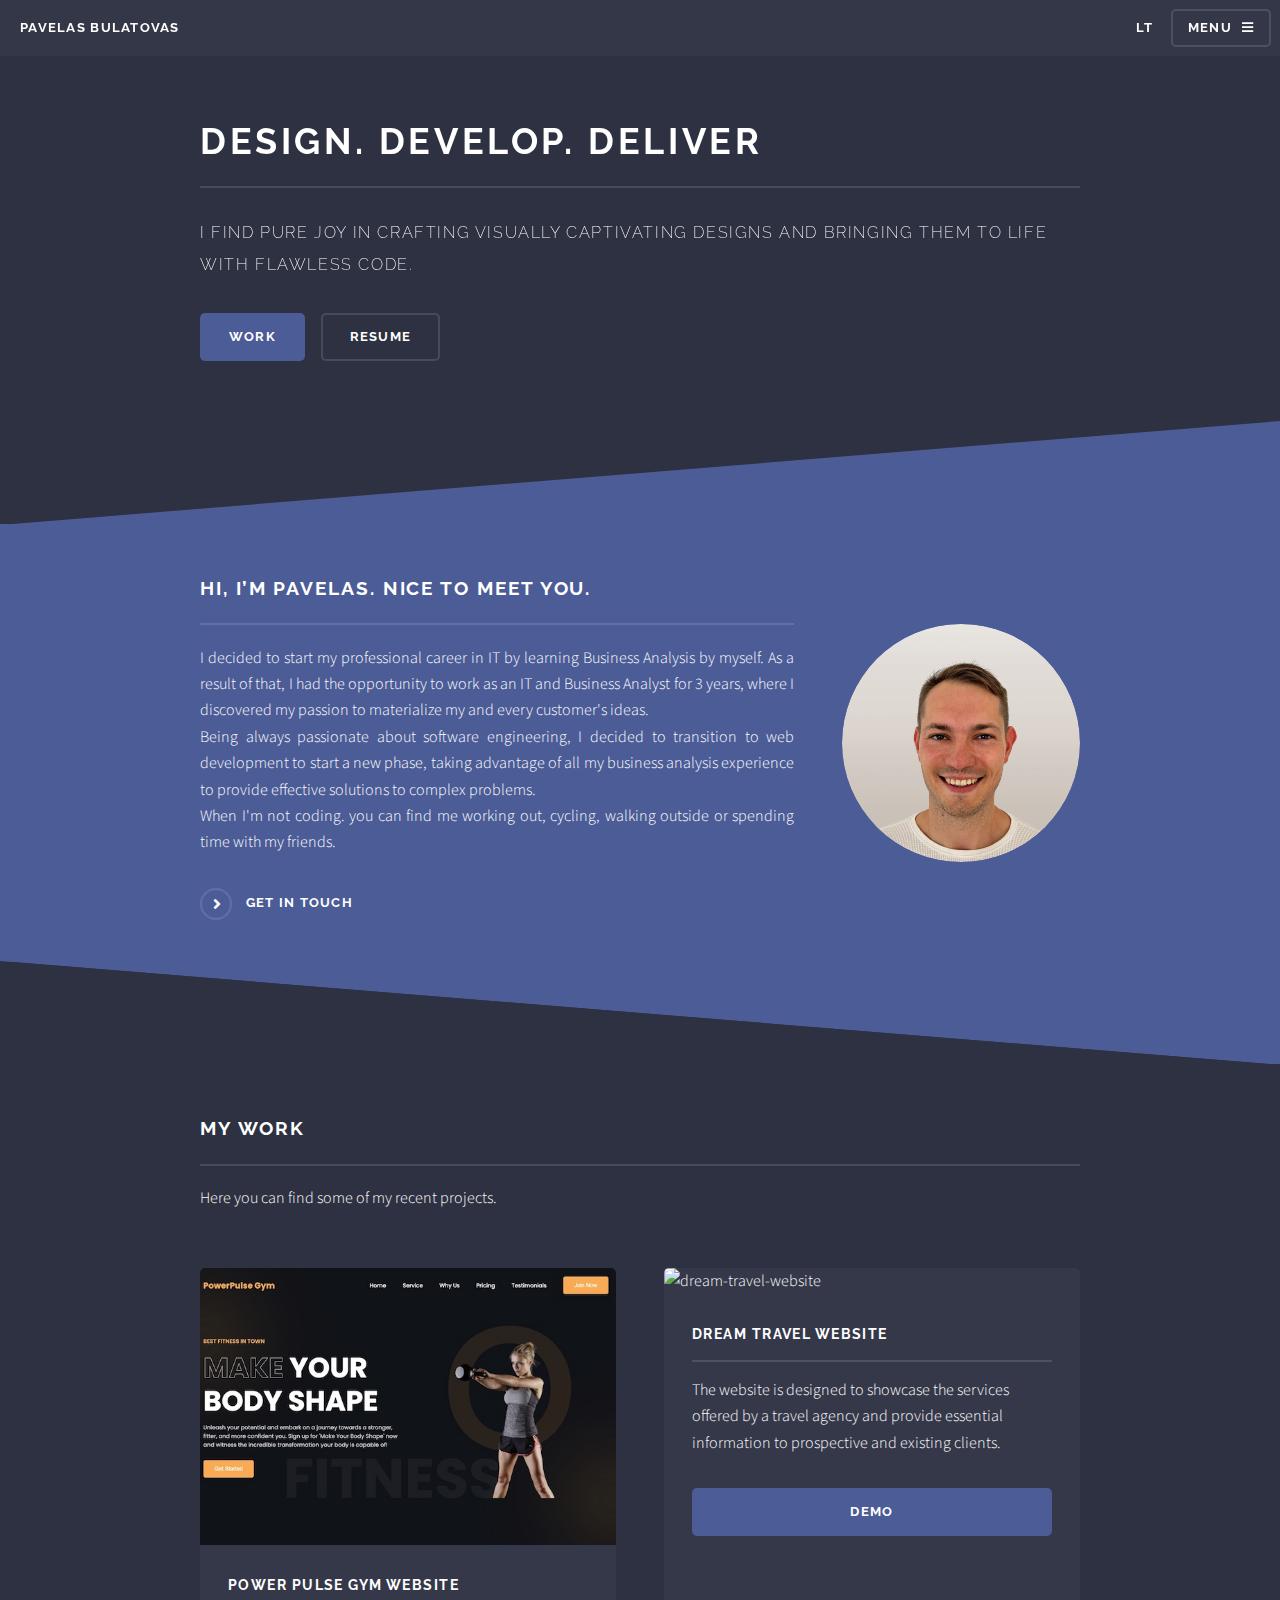
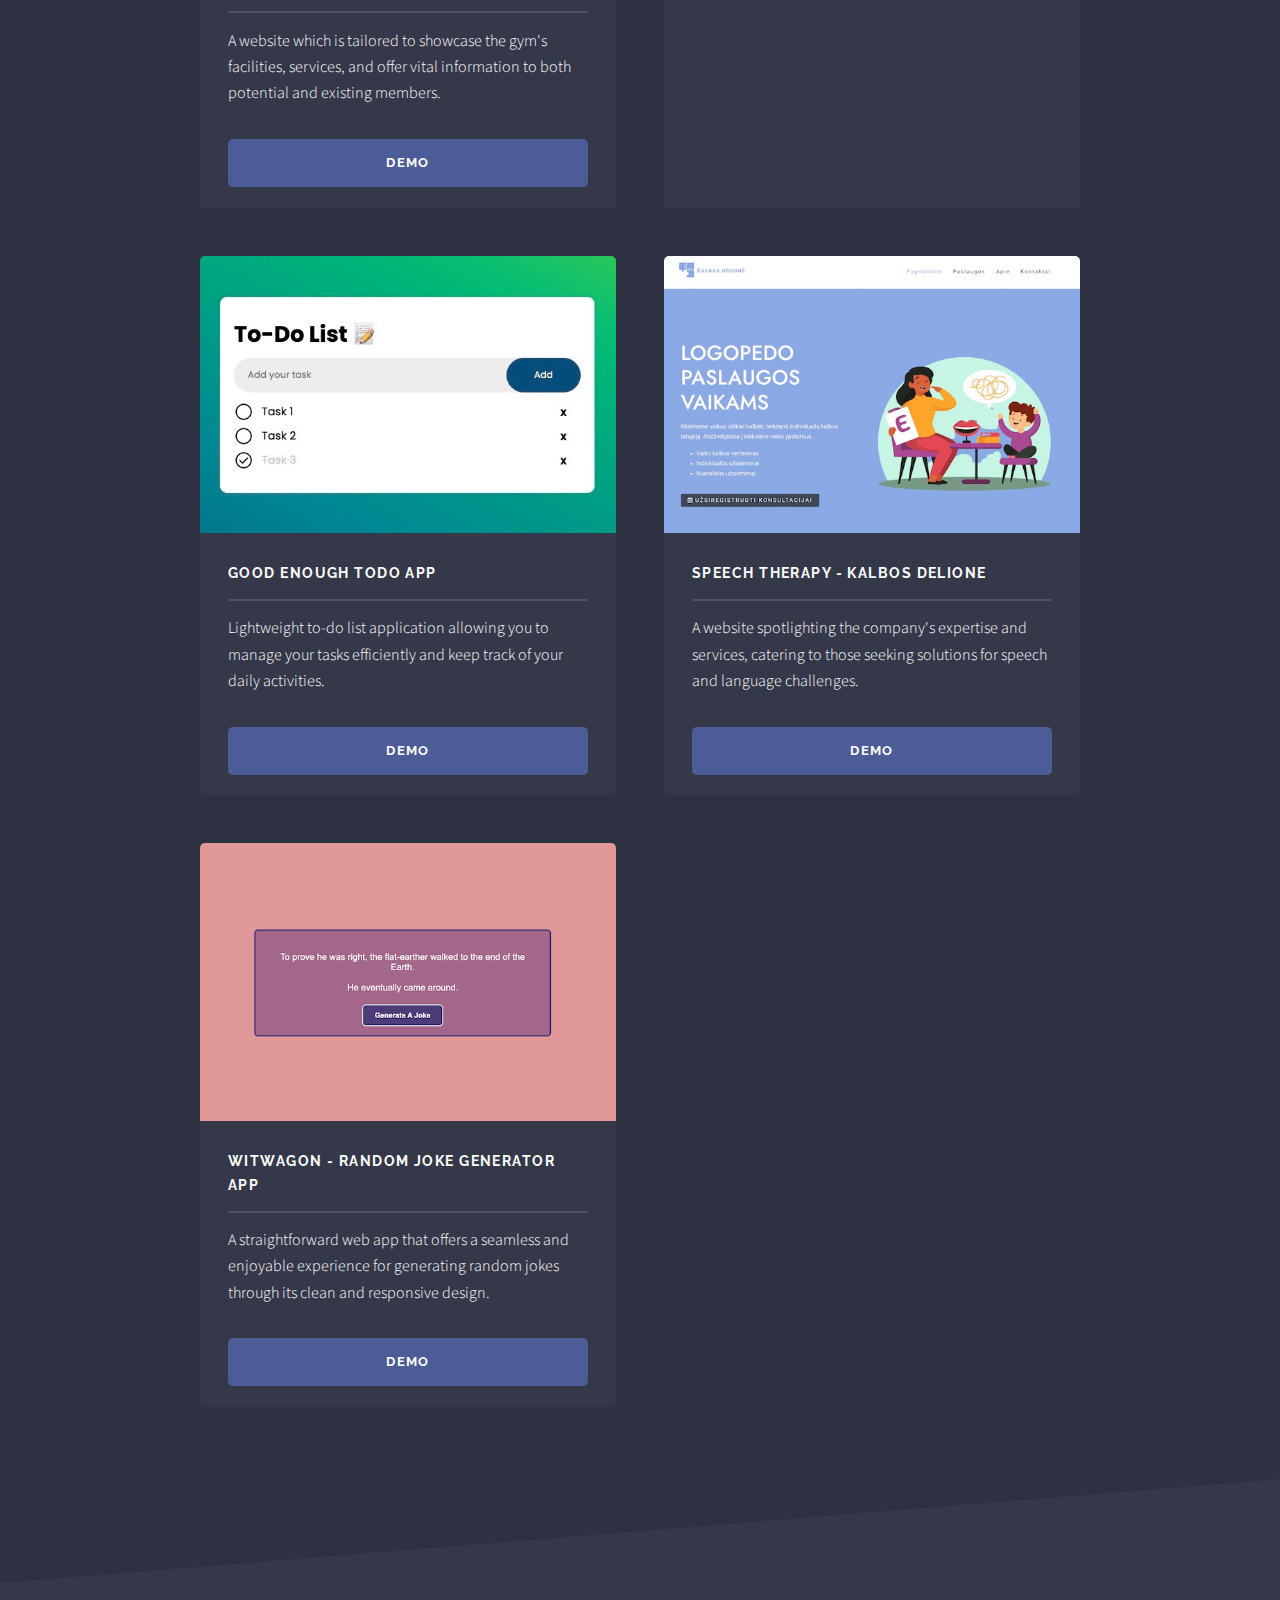
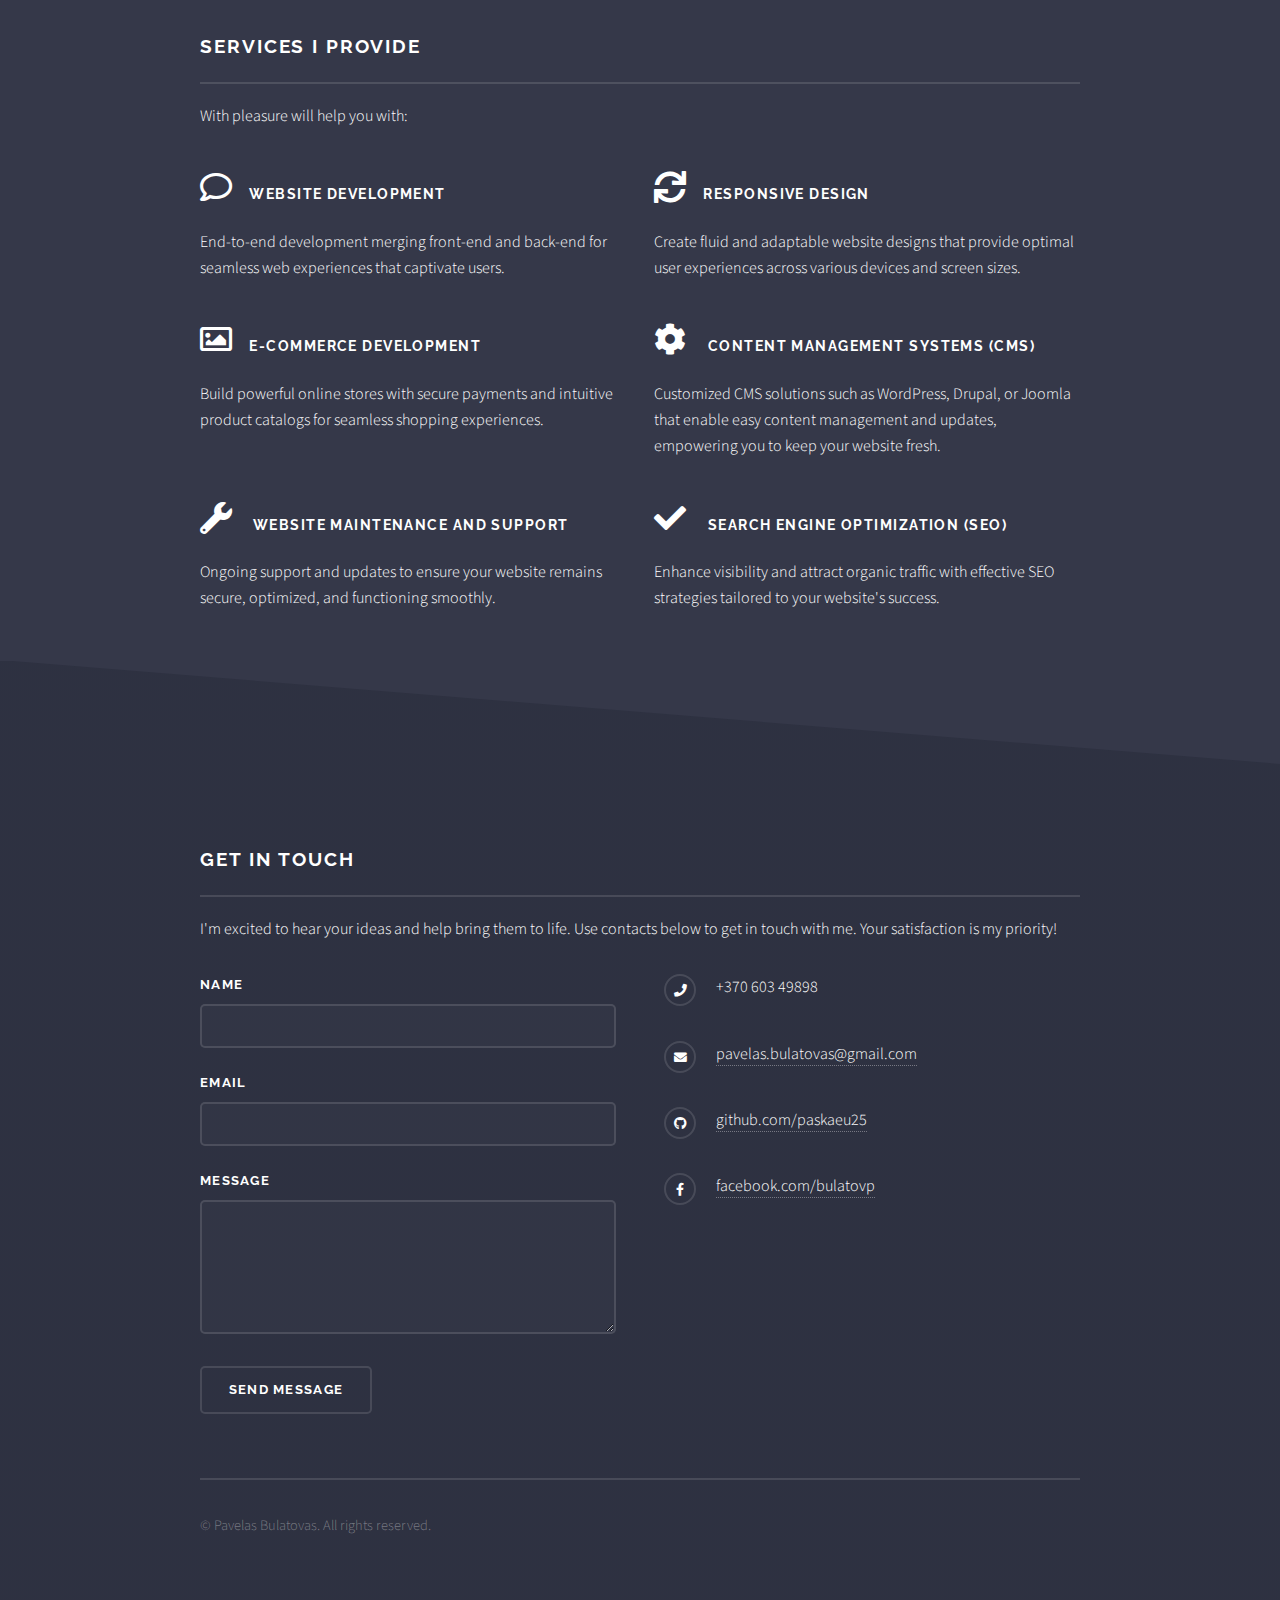
==== index-en.html @ 2cf05222 "Initial commit" ====
<!DOCTYPE html>
<html>
  <head>
    <title>Pavelas Bulatovas | Web Developer</title>
    <meta charset="utf-8" />
    <meta
      name="viewport"
      content="width=device-width, initial-scale=1, user-scalable=no"
    />
    <link rel="stylesheet" href="assets/css/main.css" />
    <noscript
      ><link rel="stylesheet" href="assets/css/noscript.css"
    /></noscript>
    <link rel="stylesheet" href="./assets/css/custom.css" />
  </head>
  <body class="is-preload">
    <!-- Page Wrapper -->
    <div id="page-wrapper">
      <!-- Header -->
      <header id="header">
        <h1><a href="index.html">Pavelas Bulatovas</a></h1>
        <nav>
          <span><a href="index.html">LT</a></span>
          <a href="#menu">Menu</a>
        </nav>
      </header>

      <!-- Menu -->
      <nav id="menu">
        <div class="inner">
          <h2>Menu</h2>
          <ul class="links">
            <li><a href="index.html">Home</a></li>
            <li><a href="#about">About</a></li>
            <li><a href="#work">Work</a></li>
            <li><a href="#services">Services</a></li>
            <li><a href="#footer">Contact</a></li>
          </ul>
          <a href="#" class="close">Close</a>
        </div>
      </nav>

      <!-- Banner -->
      <section id="banner">
        <div class="inner">
          <h2>Design. Develop. Deliver</h2>
          <p>
            I find pure joy in crafting visually captivating designs and
            bringing them to life with flawless code.
          </p>

          <ul class="actions">
            <li><a href="#work" class="button primary">Work</a></li>
            <li>
              <a href="assets/files/Pavelas-resume.pdf" class="button" download
                >Resume</a
              >
            </li>
          </ul>
        </div>
      </section>

      <!-- Wrapper -->
      <section id="wrapper">
        <!-- About -->
        <section id="about" class="wrapper spotlight style1">
          <div class="inner">
            <a href="#" class="image"
              ><img
                src="img/pavelas-bulatovas.jpg"
                alt="picture-of-pavelas-bulatovas"
            /></a>
            <div class="content">
              <h2 class="major">Hi, I’m Pavelas. Nice to meet you.</h2>
              <p>
                I decided to start my professional career in IT by learning
                Business Analysis by myself. As a result of that, I had the
                opportunity to work as an IT and Business Analyst for 3 years,
                where I discovered my passion to materialize my and every
                customer's ideas. <br />
                Being always passionate about software engineering, I decided to
                transition to web development to start a new phase, taking
                advantage of all my business analysis experience to provide
                effective solutions to complex problems. <br />
                When I'm not coding. you can find me working out, cycling,
                walking outside or spending time with my friends.
              </p>
              <a href="#footer" class="special">Get In Touch</a>
            </div>
          </div>
        </section>

        <!-- Work -->
        <section id="work" class="wrapper alt style1">
          <div class="inner">
            <h2 class="major">My Work</h2>
            <p>Here you can find some of my recent projects.</p>
            <section class="features">
              <article>
                <a
                  href="https://paskaeu25.github.io/power-pulse-gym/"
                  class="image"
                  target="_blank"
                  ><img
                    src="./img/gym-pulse-600x400.jpg"
                    alt="power-pulse-gym-website"
                /></a>
                <h3 class="major">Power Pulse Gym Website</h3>
                <p>
                  A website which is tailored to showcase the gym's facilities,
                  services, and offer vital information to both potential and
                  existing members.
                </p>
                <a
                  href="https://paskaeu25.github.io/power-pulse-gym/"
                  class="button primary fit"
                  target="_blank"
                  >Demo</a
                >
              </article>
              <article>
                <a
                  href="https://paskaeu25.github.io/travel-website/"
                  class="image"
                  target="_blank"
                  ><img src="./img/dream-travel.gif" alt="dream-travel-website"
                /></a>
                <h3 class="major">Dream Travel Website</h3>
                <p>
                  The website is designed to showcase the services offered by a
                  travel agency and provide essential information to prospective
                  and existing clients.
                </p>
                <a
                  href="https://paskaeu25.github.io/travel-website/"
                  class="button primary fit"
                  target="_blank"
                  >DEMO</a
                >
              </article>
              <article>
                <a
                  href="https://paskaeu25.github.io/good-enough-todo/"
                  class="image"
                  target="_blank"
                  ><img
                    src="img/good-enough-todo-600x400.jpeg"
                    alt="good-enought-todo-app"
                /></a>
                <h3 class="major">Good Enough Todo App</h3>
                <p>
                  Lightweight to-do list application allowing you to manage your
                  tasks efficiently and keep track of your daily activities.
                </p>
                <a
                  href="https://paskaeu25.github.io/good-enough-todo/"
                  class="button primary fit"
                  target="_blank"
                  >Demo</a
                >
              </article>
              <article>
                <a
                  href="https://kalbosdelione.lt/"
                  class="image"
                  target="_blank"
                  ><img
                    src="./img/kalbos-delione-600x400.jpg"
                    alt="kalbos-delione-website"
                /></a>
                <h3 class="major">Speech Therapy - Kalbos Delione</h3>
                <p>
                  A website spotlighting the company's expertise and services,
                  catering to those seeking solutions for speech and language
                  challenges.
                </p>
                <a
                  href="https://kalbosdelione.lt/"
                  class="button primary fit"
                  target="_blank"
                  >Demo</a
                >
              </article>
              <article>
                <a
                  href="https://paskaeu25.github.io/witwagon-joke-generator/"
                  class="image"
                  target="_blank"
                  ><img
                    src="./img/witwagon-600x400.png"
                    alt="witwagon-joke-generator-app"
                /></a>
                <h3 class="major">WitWagon - Random Joke Generator App</h3>
                <p>
                  A straightforward web app that offers a seamless and enjoyable
                  experience for generating random jokes through its clean and
                  responsive design.
                </p>
                <a
                  href="https://paskaeu25.github.io/witwagon-joke-generator/"
                  class="button primary fit"
                  target="_blank"
                  >Demo</a
                >
              </article>
            </section>
          </div>
        </section>

        <!-- Services -->

        <section id="services" class="wrapper style2">
          <div class="inner">
            <h2 class="major">Services I Provide</h2>
            <p>With pleasure will help you with:</p>
            <div class="feature-list">
              <div class="row">
                <div class="col-6 col-12-medium">
                  <section>
                    <h3 class="icon fa-comment">Website Development</h3>
                    <p>
                      End-to-end development merging front-end and back-end for
                      seamless web experiences that captivate users.
                    </p>
                  </section>
                </div>
                <div class="col-6 col-12-medium">
                  <section>
                    <h3 class="icon solid fa-sync">Responsive Design</h3>
                    <p>
                      Create fluid and adaptable website designs that provide
                      optimal user experiences across various devices and screen
                      sizes.
                    </p>
                  </section>
                </div>
                <div class="col-6 col-12-medium">
                  <section>
                    <h3 class="icon fa-image">E-commerce Development</h3>
                    <p>
                      Build powerful online stores with secure payments and
                      intuitive product catalogs for seamless shopping
                      experiences.
                    </p>
                  </section>
                </div>
                <div class="col-6 col-12-medium">
                  <section>
                    <h3 class="icon solid fa-cog">
                      Content Management Systems (CMS)
                    </h3>
                    <p>
                      Customized CMS solutions such as WordPress, Drupal, or
                      Joomla that enable easy content management and updates,
                      empowering you to keep your website fresh.
                    </p>
                  </section>
                </div>
                <div class="col-6 col-12-medium">
                  <section>
                    <h3 class="icon solid fa-wrench">
                      Website Maintenance and Support
                    </h3>
                    <p>
                      Ongoing support and updates to ensure your website remains
                      secure, optimized, and functioning smoothly.
                    </p>
                  </section>
                </div>
                <div class="col-6 col-12-medium">
                  <section>
                    <h3 class="icon solid fa-check">
                      Search Engine Optimization (SEO)
                    </h3>
                    <p>
                      Enhance visibility and attract organic traffic with
                      effective SEO strategies tailored to your website's
                      success.
                    </p>
                  </section>
                </div>
              </div>
            </div>
          </div>
        </section>
      </section>

      <!-- Footer -->
      <section id="footer">
        <div class="inner">
          <h2 class="major">Get in touch</h2>
          <p>
            I'm excited to hear your ideas and help bring them to life. Use
            contacts below to get in touch with me. Your satisfaction is my
            priority!
          </p>
          <form
            action="https://formsubmit.co/40d4738fceaae57e942bf0953995ffd0"
            method="POST"
          >
            <div class="fields">
              <div class="field">
                <label for="name">Name</label>
                <input type="text" name="name" id="name" />
              </div>
              <div class="field">
                <label for="email">Email</label>
                <input type="email" name="email" id="email" />
              </div>
              <div class="field">
                <label for="message">Message</label>
                <textarea name="message" id="message" rows="4"></textarea>
              </div>
            </div>
            <ul class="actions">
              <li><input type="submit" value="Send Message" /></li>
            </ul>
          </form>
          <ul class="contact">
            <li class="icon solid fa-phone">+370 603 49898</li>
            <li class="icon solid fa-envelope">
              <a href="mailto:pavelas.bulatovas@gmail.com"
                >pavelas.bulatovas@gmail.com</a
              >
            </li>
            <li class="icon brands fa-github">
              <a href="https://github.com/paskaeu25" target="_blank"
                >github.com/paskaeu25</a
              >
            </li>
            <li class="icon brands fa-facebook-f">
              <a href="https://www.facebook.com/bulatovp" target="_blank"
                >facebook.com/bulatovp</a
              >
            </li>
          </ul>
          <ul class="copyright">
            <li>&copy; Pavelas Bulatovas. All rights reserved.</li>
          </ul>
        </div>
      </section>
    </div>

    <!-- Scripts -->
    <script src="assets/js/jquery.min.js"></script>
    <script src="assets/js/jquery.scrollex.min.js"></script>
    <script src="assets/js/browser.min.js"></script>
    <script src="assets/js/breakpoints.min.js"></script>
    <script src="assets/js/util.js"></script>
    <script src="assets/js/main.js"></script>
    <script src="./assets/js/custom.js"></script>
  </body>
</html>
---- assets/css/main.css ----
@import url(fontawesome-all.min.css);
@import url('https://fonts.googleapis.com/css?family=Raleway:200,700|Source+Sans+Pro:300,600,300italic,600italic');

/*
	Solid State by HTML5 UP
	html5up.net | @ajlkn
	Free for personal and commercial use under the CCA 3.0 license (html5up.net/license)
*/

html,
body,
div,
span,
applet,
object,
iframe,
h1,
h2,
h3,
h4,
h5,
h6,
p,
blockquote,
pre,
a,
abbr,
acronym,
address,
big,
cite,
code,
del,
dfn,
em,
img,
ins,
kbd,
q,
s,
samp,
small,
strike,
strong,
sub,
sup,
tt,
var,
b,
u,
i,
center,
dl,
dt,
dd,
ol,
ul,
li,
fieldset,
form,
label,
legend,
table,
caption,
tbody,
tfoot,
thead,
tr,
th,
td,
article,
aside,
canvas,
details,
embed,
figure,
figcaption,
footer,
header,
hgroup,
menu,
nav,
output,
ruby,
section,
summary,
time,
mark,
audio,
video {
  margin: 0;
  padding: 0;
  border: 0;
  font-size: 100%;
  font: inherit;
  vertical-align: baseline;
}

article,
aside,
details,
figcaption,
figure,
footer,
header,
hgroup,
menu,
nav,
section {
  display: block;
}

body {
  line-height: 1;
}

ol,
ul {
  list-style: none;
}

blockquote,
q {
  quotes: none;
}

blockquote:before,
blockquote:after,
q:before,
q:after {
  content: '';
  content: none;
}

table {
  border-collapse: collapse;
  border-spacing: 0;
}

body {
  -webkit-text-size-adjust: none;
}

mark {
  background-color: transparent;
  color: inherit;
}

input::-moz-focus-inner {
  border: 0;
  padding: 0;
}

input,
select,
textarea {
  -moz-appearance: none;
  -webkit-appearance: none;
  -ms-appearance: none;
  appearance: none;
}

/* Basic */

@-ms-viewport {
  width: device-width;
}

body {
  -ms-overflow-style: scrollbar;
}

@media screen and (max-width: 480px) {
  html,
  body {
    min-width: 320px;
  }
}

html {
  box-sizing: border-box;
}

*,
*:before,
*:after {
  box-sizing: inherit;
}

body {
  background-color: #2e3141;
  background-image: linear-gradient(
      to top,
      rgba(46, 49, 65, 0.8),
      rgba(46, 49, 65, 0.8)
    ),
    url('../../images/bg.jpg');
  background-size: auto, cover;
  background-attachment: fixed, fixed;
  background-position: center, center;
}

body.is-preload *,
body.is-preload *:before,
body.is-preload *:after {
  -moz-animation: none !important;
  -webkit-animation: none !important;
  -ms-animation: none !important;
  animation: none !important;
  -moz-transition: none !important;
  -webkit-transition: none !important;
  -ms-transition: none !important;
  transition: none !important;
}

/* Type */

body,
input,
select,
textarea {
  color: #ffffff;
  font-family: 'Source Sans Pro', Helvetica, sans-serif;
  font-size: 16.5pt;
  font-weight: 300;
  line-height: 1.65;
}

@media screen and (max-width: 1680px) {
  body,
  input,
  select,
  textarea {
    font-size: 13pt;
  }
}

@media screen and (max-width: 1280px) {
  body,
  input,
  select,
  textarea {
    font-size: 12pt;
  }
}

@media screen and (max-width: 980px) {
  body,
  input,
  select,
  textarea {
    font-size: 12pt;
  }
}

@media screen and (max-width: 736px) {
  body,
  input,
  select,
  textarea {
    font-size: 12pt;
  }
}

@media screen and (max-width: 480px) {
  body,
  input,
  select,
  textarea {
    font-size: 12pt;
  }
}

a {
  -moz-transition: color 0.2s ease-in-out, border-bottom-color 0.2s ease-in-out;
  -webkit-transition: color 0.2s ease-in-out,
    border-bottom-color 0.2s ease-in-out;
  -ms-transition: color 0.2s ease-in-out, border-bottom-color 0.2s ease-in-out;
  transition: color 0.2s ease-in-out, border-bottom-color 0.2s ease-in-out;
  border-bottom: dotted 1px rgba(255, 255, 255, 0.35);
  color: #ffffff;
  text-decoration: none;
}

a:hover {
  border-bottom-color: transparent;
  color: #ffffff !important;
}

a.special:not(.button) {
  text-decoration: none;
  border-bottom: 0;
  display: block;
  font-family: Raleway, Helvetica, sans-serif;
  font-size: 0.8em;
  font-weight: 700;
  letter-spacing: 0.1em;
  margin: 0 0 2em 0;
  text-transform: uppercase;
}

a.special:not(.button):before {
  -moz-osx-font-smoothing: grayscale;
  -webkit-font-smoothing: antialiased;
  display: inline-block;
  font-style: normal;
  font-variant: normal;
  text-rendering: auto;
  line-height: 1;
  text-transform: none !important;
  font-family: 'Font Awesome 5 Free';
  font-weight: 900;
}

a.special:not(.button):before {
  -moz-transition: background-color 0.2s ease-in-out;
  -webkit-transition: background-color 0.2s ease-in-out;
  -ms-transition: background-color 0.2s ease-in-out;
  transition: background-color 0.2s ease-in-out;
  border-radius: 100%;
  border: solid 2px rgba(255, 255, 255, 0.125);
  content: '\f105';
  display: inline-block;
  font-size: 1.25em;
  height: 2em;
  line-height: 1.75em;
  margin-right: 0.85em;
  text-align: center;
  text-indent: 0.15em;
  vertical-align: middle;
  width: 2em;
}

a.special:not(.button):hover:before {
  background-color: rgba(255, 255, 255, 0.025);
}

a.special:not(.button):active:before {
  background-color: rgba(255, 255, 255, 0.075);
}

strong,
b {
  color: #ffffff;
  font-weight: 600;
}

em,
i {
  font-style: italic;
}

p {
  margin: 0 0 2em 0;
}

h1,
h2,
h3,
h4,
h5,
h6 {
  color: #ffffff;
  font-family: Raleway, Helvetica, sans-serif;
  font-weight: 700;
  letter-spacing: 0.1em;
  margin: 0 0 1em 0;
  text-transform: uppercase;
}

h1 a,
h2 a,
h3 a,
h4 a,
h5 a,
h6 a {
  color: inherit;
  text-decoration: none;
  border-bottom: 0;
}

h1 span,
h2 span,
h3 span,
h4 span,
h5 span,
h6 span {
  font-weight: 200;
}

h1.major,
h2.major,
h3.major,
h4.major,
h5.major,
h6.major {
  padding-bottom: 1em;
  border-bottom: solid 2px rgba(255, 255, 255, 0.125);
}

h2 {
  font-size: 1.2em;
}

h3 {
  font-size: 0.9em;
}

h4 {
  font-size: 0.7em;
}

h5 {
  font-size: 0.7em;
}

h6 {
  font-size: 0.7em;
}

@media screen and (max-width: 736px) {
  h2 {
    font-size: 1em;
  }

  h3 {
    font-size: 0.8em;
  }
}

sub {
  font-size: 0.8em;
  position: relative;
  top: 0.5em;
}

sup {
  font-size: 0.8em;
  position: relative;
  top: -0.5em;
}

blockquote {
  border-left: solid 4px rgba(255, 255, 255, 0.125);
  font-style: italic;
  margin: 0 0 2em 0;
  padding: 0.5em 0 0.5em 2em;
}

code {
  background: rgba(255, 255, 255, 0.025);
  border-radius: 5px;
  border: solid 2px rgba(255, 255, 255, 0.125);
  font-family: 'Courier New', monospace;
  font-size: 0.9em;
  margin: 0 0.25em;
  padding: 0.25em 0.65em;
}

pre {
  -webkit-overflow-scrolling: touch;
  font-family: 'Courier New', monospace;
  font-size: 0.9em;
  margin: 0 0 2em 0;
}

pre code {
  display: block;
  line-height: 1.75em;
  padding: 1em 1.5em;
  overflow-x: auto;
}

hr {
  border: 0;
  border-bottom: solid 2px rgba(255, 255, 255, 0.125);
  margin: 2.5em 0;
}

hr.major {
  margin: 4em 0;
}

.align-left {
  text-align: left;
}

.align-center {
  text-align: center;
}

.align-right {
  text-align: right;
}

/* Row */

.row {
  display: flex;
  flex-wrap: wrap;
  box-sizing: border-box;
  align-items: stretch;
}

.row > * {
  box-sizing: border-box;
}

.row.gtr-uniform > * > :last-child {
  margin-bottom: 0;
}

.row.aln-left {
  justify-content: flex-start;
}

.row.aln-center {
  justify-content: center;
}

.row.aln-right {
  justify-content: flex-end;
}

.row.aln-top {
  align-items: flex-start;
}

.row.aln-middle {
  align-items: center;
}

.row.aln-bottom {
  align-items: flex-end;
}

.row > .imp {
  order: -1;
}

.row > .col-1 {
  width: 8.33333%;
}

.row > .off-1 {
  margin-left: 8.33333%;
}

.row > .col-2 {
  width: 16.66667%;
}

.row > .off-2 {
  margin-left: 16.66667%;
}

.row > .col-3 {
  width: 25%;
}

.row > .off-3 {
  margin-left: 25%;
}

.row > .col-4 {
  width: 33.33333%;
}

.row > .off-4 {
  margin-left: 33.33333%;
}

.row > .col-5 {
  width: 41.66667%;
}

.row > .off-5 {
  margin-left: 41.66667%;
}

.row > .col-6 {
  width: 50%;
}

.row > .off-6 {
  margin-left: 50%;
}

.row > .col-7 {
  width: 58.33333%;
}

.row > .off-7 {
  margin-left: 58.33333%;
}

.row > .col-8 {
  width: 66.66667%;
}

.row > .off-8 {
  margin-left: 66.66667%;
}

.row > .col-9 {
  width: 75%;
}

.row > .off-9 {
  margin-left: 75%;
}

.row > .col-10 {
  width: 83.33333%;
}

.row > .off-10 {
  margin-left: 83.33333%;
}

.row > .col-11 {
  width: 91.66667%;
}

.row > .off-11 {
  margin-left: 91.66667%;
}

.row > .col-12 {
  width: 100%;
}

.row > .off-12 {
  margin-left: 100%;
}

.row.gtr-0 {
  margin-top: 0;
  margin-left: 0em;
}

.row.gtr-0 > * {
  padding: 0 0 0 0em;
}

.row.gtr-0.gtr-uniform {
  margin-top: 0em;
}

.row.gtr-0.gtr-uniform > * {
  padding-top: 0em;
}

.row.gtr-25 {
  margin-top: 0;
  margin-left: -0.4375em;
}

.row.gtr-25 > * {
  padding: 0 0 0 0.4375em;
}

.row.gtr-25.gtr-uniform {
  margin-top: -0.4375em;
}

.row.gtr-25.gtr-uniform > * {
  padding-top: 0.4375em;
}

.row.gtr-50 {
  margin-top: 0;
  margin-left: -0.875em;
}

.row.gtr-50 > * {
  padding: 0 0 0 0.875em;
}

.row.gtr-50.gtr-uniform {
  margin-top: -0.875em;
}

.row.gtr-50.gtr-uniform > * {
  padding-top: 0.875em;
}

.row {
  margin-top: 0;
  margin-left: -1.75em;
}

.row > * {
  padding: 0 0 0 1.75em;
}

.row.gtr-uniform {
  margin-top: -1.75em;
}

.row.gtr-uniform > * {
  padding-top: 1.75em;
}

.row.gtr-150 {
  margin-top: 0;
  margin-left: -2.625em;
}

.row.gtr-150 > * {
  padding: 0 0 0 2.625em;
}

.row.gtr-150.gtr-uniform {
  margin-top: -2.625em;
}

.row.gtr-150.gtr-uniform > * {
  padding-top: 2.625em;
}

.row.gtr-200 {
  margin-top: 0;
  margin-left: -3.5em;
}

.row.gtr-200 > * {
  padding: 0 0 0 3.5em;
}

.row.gtr-200.gtr-uniform {
  margin-top: -3.5em;
}

.row.gtr-200.gtr-uniform > * {
  padding-top: 3.5em;
}

@media screen and (max-width: 1680px) {
  .row {
    display: flex;
    flex-wrap: wrap;
    box-sizing: border-box;
    align-items: stretch;
  }

  .row > * {
    box-sizing: border-box;
  }

  .row.gtr-uniform > * > :last-child {
    margin-bottom: 0;
  }

  .row.aln-left {
    justify-content: flex-start;
  }

  .row.aln-center {
    justify-content: center;
  }

  .row.aln-right {
    justify-content: flex-end;
  }

  .row.aln-top {
    align-items: flex-start;
  }

  .row.aln-middle {
    align-items: center;
  }

  .row.aln-bottom {
    align-items: flex-end;
  }

  .row > .imp-xlarge {
    order: -1;
  }

  .row > .col-1-xlarge {
    width: 8.33333%;
  }

  .row > .off-1-xlarge {
    margin-left: 8.33333%;
  }

  .row > .col-2-xlarge {
    width: 16.66667%;
  }

  .row > .off-2-xlarge {
    margin-left: 16.66667%;
  }

  .row > .col-3-xlarge {
    width: 25%;
  }

  .row > .off-3-xlarge {
    margin-left: 25%;
  }

  .row > .col-4-xlarge {
    width: 33.33333%;
  }

  .row > .off-4-xlarge {
    margin-left: 33.33333%;
  }

  .row > .col-5-xlarge {
    width: 41.66667%;
  }

  .row > .off-5-xlarge {
    margin-left: 41.66667%;
  }

  .row > .col-6-xlarge {
    width: 50%;
  }

  .row > .off-6-xlarge {
    margin-left: 50%;
  }

  .row > .col-7-xlarge {
    width: 58.33333%;
  }

  .row > .off-7-xlarge {
    margin-left: 58.33333%;
  }

  .row > .col-8-xlarge {
    width: 66.66667%;
  }

  .row > .off-8-xlarge {
    margin-left: 66.66667%;
  }

  .row > .col-9-xlarge {
    width: 75%;
  }

  .row > .off-9-xlarge {
    margin-left: 75%;
  }

  .row > .col-10-xlarge {
    width: 83.33333%;
  }

  .row > .off-10-xlarge {
    margin-left: 83.33333%;
  }

  .row > .col-11-xlarge {
    width: 91.66667%;
  }

  .row > .off-11-xlarge {
    margin-left: 91.66667%;
  }

  .row > .col-12-xlarge {
    width: 100%;
  }

  .row > .off-12-xlarge {
    margin-left: 100%;
  }

  .row.gtr-0 {
    margin-top: 0;
    margin-left: 0em;
  }

  .row.gtr-0 > * {
    padding: 0 0 0 0em;
  }

  .row.gtr-0.gtr-uniform {
    margin-top: 0em;
  }

  .row.gtr-0.gtr-uniform > * {
    padding-top: 0em;
  }

  .row.gtr-25 {
    margin-top: 0;
    margin-left: -0.4375em;
  }

  .row.gtr-25 > * {
    padding: 0 0 0 0.4375em;
  }

  .row.gtr-25.gtr-uniform {
    margin-top: -0.4375em;
  }

  .row.gtr-25.gtr-uniform > * {
    padding-top: 0.4375em;
  }

  .row.gtr-50 {
    margin-top: 0;
    margin-left: -0.875em;
  }

  .row.gtr-50 > * {
    padding: 0 0 0 0.875em;
  }

  .row.gtr-50.gtr-uniform {
    margin-top: -0.875em;
  }

  .row.gtr-50.gtr-uniform > * {
    padding-top: 0.875em;
  }

  .row {
    margin-top: 0;
    margin-left: -1.75em;
  }

  .row > * {
    padding: 0 0 0 1.75em;
  }

  .row.gtr-uniform {
    margin-top: -1.75em;
  }

  .row.gtr-uniform > * {
    padding-top: 1.75em;
  }

  .row.gtr-150 {
    margin-top: 0;
    margin-left: -2.625em;
  }

  .row.gtr-150 > * {
    padding: 0 0 0 2.625em;
  }

  .row.gtr-150.gtr-uniform {
    margin-top: -2.625em;
  }

  .row.gtr-150.gtr-uniform > * {
    padding-top: 2.625em;
  }

  .row.gtr-200 {
    margin-top: 0;
    margin-left: -3.5em;
  }

  .row.gtr-200 > * {
    padding: 0 0 0 3.5em;
  }

  .row.gtr-200.gtr-uniform {
    margin-top: -3.5em;
  }

  .row.gtr-200.gtr-uniform > * {
    padding-top: 3.5em;
  }
}

@media screen and (max-width: 1280px) {
  .row {
    display: flex;
    flex-wrap: wrap;
    box-sizing: border-box;
    align-items: stretch;
  }

  .row > * {
    box-sizing: border-box;
  }

  .row.gtr-uniform > * > :last-child {
    margin-bottom: 0;
  }

  .row.aln-left {
    justify-content: flex-start;
  }

  .row.aln-center {
    justify-content: center;
  }

  .row.aln-right {
    justify-content: flex-end;
  }

  .row.aln-top {
    align-items: flex-start;
  }

  .row.aln-middle {
    align-items: center;
  }

  .row.aln-bottom {
    align-items: flex-end;
  }

  .row > .imp-large {
    order: -1;
  }

  .row > .col-1-large {
    width: 8.33333%;
  }

  .row > .off-1-large {
    margin-left: 8.33333%;
  }

  .row > .col-2-large {
    width: 16.66667%;
  }

  .row > .off-2-large {
    margin-left: 16.66667%;
  }

  .row > .col-3-large {
    width: 25%;
  }

  .row > .off-3-large {
    margin-left: 25%;
  }

  .row > .col-4-large {
    width: 33.33333%;
  }

  .row > .off-4-large {
    margin-left: 33.33333%;
  }

  .row > .col-5-large {
    width: 41.66667%;
  }

  .row > .off-5-large {
    margin-left: 41.66667%;
  }

  .row > .col-6-large {
    width: 50%;
  }

  .row > .off-6-large {
    margin-left: 50%;
  }

  .row > .col-7-large {
    width: 58.33333%;
  }

  .row > .off-7-large {
    margin-left: 58.33333%;
  }

  .row > .col-8-large {
    width: 66.66667%;
  }

  .row > .off-8-large {
    margin-left: 66.66667%;
  }

  .row > .col-9-large {
    width: 75%;
  }

  .row > .off-9-large {
    margin-left: 75%;
  }

  .row > .col-10-large {
    width: 83.33333%;
  }

  .row > .off-10-large {
    margin-left: 83.33333%;
  }

  .row > .col-11-large {
    width: 91.66667%;
  }

  .row > .off-11-large {
    margin-left: 91.66667%;
  }

  .row > .col-12-large {
    width: 100%;
  }

  .row > .off-12-large {
    margin-left: 100%;
  }

  .row.gtr-0 {
    margin-top: 0;
    margin-left: 0em;
  }

  .row.gtr-0 > * {
    padding: 0 0 0 0em;
  }

  .row.gtr-0.gtr-uniform {
    margin-top: 0em;
  }

  .row.gtr-0.gtr-uniform > * {
    padding-top: 0em;
  }

  .row.gtr-25 {
    margin-top: 0;
    margin-left: -0.4375em;
  }

  .row.gtr-25 > * {
    padding: 0 0 0 0.4375em;
  }

  .row.gtr-25.gtr-uniform {
    margin-top: -0.4375em;
  }

  .row.gtr-25.gtr-uniform > * {
    padding-top: 0.4375em;
  }

  .row.gtr-50 {
    margin-top: 0;
    margin-left: -0.875em;
  }

  .row.gtr-50 > * {
    padding: 0 0 0 0.875em;
  }

  .row.gtr-50.gtr-uniform {
    margin-top: -0.875em;
  }

  .row.gtr-50.gtr-uniform > * {
    padding-top: 0.875em;
  }

  .row {
    margin-top: 0;
    margin-left: -1.75em;
  }

  .row > * {
    padding: 0 0 0 1.75em;
  }

  .row.gtr-uniform {
    margin-top: -1.75em;
  }

  .row.gtr-uniform > * {
    padding-top: 1.75em;
  }

  .row.gtr-150 {
    margin-top: 0;
    margin-left: -2.625em;
  }

  .row.gtr-150 > * {
    padding: 0 0 0 2.625em;
  }

  .row.gtr-150.gtr-uniform {
    margin-top: -2.625em;
  }

  .row.gtr-150.gtr-uniform > * {
    padding-top: 2.625em;
  }

  .row.gtr-200 {
    margin-top: 0;
    margin-left: -3.5em;
  }

  .row.gtr-200 > * {
    padding: 0 0 0 3.5em;
  }

  .row.gtr-200.gtr-uniform {
    margin-top: -3.5em;
  }

  .row.gtr-200.gtr-uniform > * {
    padding-top: 3.5em;
  }
}

@media screen and (max-width: 980px) {
  .row {
    display: flex;
    flex-wrap: wrap;
    box-sizing: border-box;
    align-items: stretch;
  }

  .row > * {
    box-sizing: border-box;
  }

  .row.gtr-uniform > * > :last-child {
    margin-bottom: 0;
  }

  .row.aln-left {
    justify-content: flex-start;
  }

  .row.aln-center {
    justify-content: center;
  }

  .row.aln-right {
    justify-content: flex-end;
  }

  .row.aln-top {
    align-items: flex-start;
  }

  .row.aln-middle {
    align-items: center;
  }

  .row.aln-bottom {
    align-items: flex-end;
  }

  .row > .imp-medium {
    order: -1;
  }

  .row > .col-1-medium {
    width: 8.33333%;
  }

  .row > .off-1-medium {
    margin-left: 8.33333%;
  }

  .row > .col-2-medium {
    width: 16.66667%;
  }

  .row > .off-2-medium {
    margin-left: 16.66667%;
  }

  .row > .col-3-medium {
    width: 25%;
  }

  .row > .off-3-medium {
    margin-left: 25%;
  }

  .row > .col-4-medium {
    width: 33.33333%;
  }

  .row > .off-4-medium {
    margin-left: 33.33333%;
  }

  .row > .col-5-medium {
    width: 41.66667%;
  }

  .row > .off-5-medium {
    margin-left: 41.66667%;
  }

  .row > .col-6-medium {
    width: 50%;
  }

  .row > .off-6-medium {
    margin-left: 50%;
  }

  .row > .col-7-medium {
    width: 58.33333%;
  }

  .row > .off-7-medium {
    margin-left: 58.33333%;
  }

  .row > .col-8-medium {
    width: 66.66667%;
  }

  .row > .off-8-medium {
    margin-left: 66.66667%;
  }

  .row > .col-9-medium {
    width: 75%;
  }

  .row > .off-9-medium {
    margin-left: 75%;
  }

  .row > .col-10-medium {
    width: 83.33333%;
  }

  .row > .off-10-medium {
    margin-left: 83.33333%;
  }

  .row > .col-11-medium {
    width: 91.66667%;
  }

  .row > .off-11-medium {
    margin-left: 91.66667%;
  }

  .row > .col-12-medium {
    width: 100%;
  }

  .row > .off-12-medium {
    margin-left: 100%;
  }

  .row.gtr-0 {
    margin-top: 0;
    margin-left: 0em;
  }

  .row.gtr-0 > * {
    padding: 0 0 0 0em;
  }

  .row.gtr-0.gtr-uniform {
    margin-top: 0em;
  }

  .row.gtr-0.gtr-uniform > * {
    padding-top: 0em;
  }

  .row.gtr-25 {
    margin-top: 0;
    margin-left: -0.4375em;
  }

  .row.gtr-25 > * {
    padding: 0 0 0 0.4375em;
  }

  .row.gtr-25.gtr-uniform {
    margin-top: -0.4375em;
  }

  .row.gtr-25.gtr-uniform > * {
    padding-top: 0.4375em;
  }

  .row.gtr-50 {
    margin-top: 0;
    margin-left: -0.875em;
  }

  .row.gtr-50 > * {
    padding: 0 0 0 0.875em;
  }

  .row.gtr-50.gtr-uniform {
    margin-top: -0.875em;
  }

  .row.gtr-50.gtr-uniform > * {
    padding-top: 0.875em;
  }

  .row {
    margin-top: 0;
    margin-left: -1.75em;
  }

  .row > * {
    padding: 0 0 0 1.75em;
  }

  .row.gtr-uniform {
    margin-top: -1.75em;
  }

  .row.gtr-uniform > * {
    padding-top: 1.75em;
  }

  .row.gtr-150 {
    margin-top: 0;
    margin-left: -2.625em;
  }

  .row.gtr-150 > * {
    padding: 0 0 0 2.625em;
  }

  .row.gtr-150.gtr-uniform {
    margin-top: -2.625em;
  }

  .row.gtr-150.gtr-uniform > * {
    padding-top: 2.625em;
  }

  .row.gtr-200 {
    margin-top: 0;
    margin-left: -3.5em;
  }

  .row.gtr-200 > * {
    padding: 0 0 0 3.5em;
  }

  .row.gtr-200.gtr-uniform {
    margin-top: -3.5em;
  }

  .row.gtr-200.gtr-uniform > * {
    padding-top: 3.5em;
  }
}

@media screen and (max-width: 736px) {
  .row {
    display: flex;
    flex-wrap: wrap;
    box-sizing: border-box;
    align-items: stretch;
  }

  .row > * {
    box-sizing: border-box;
  }

  .row.gtr-uniform > * > :last-child {
    margin-bottom: 0;
  }

  .row.aln-left {
    justify-content: flex-start;
  }

  .row.aln-center {
    justify-content: center;
  }

  .row.aln-right {
    justify-content: flex-end;
  }

  .row.aln-top {
    align-items: flex-start;
  }

  .row.aln-middle {
    align-items: center;
  }

  .row.aln-bottom {
    align-items: flex-end;
  }

  .row > .imp-small {
    order: -1;
  }

  .row > .col-1-small {
    width: 8.33333%;
  }

  .row > .off-1-small {
    margin-left: 8.33333%;
  }

  .row > .col-2-small {
    width: 16.66667%;
  }

  .row > .off-2-small {
    margin-left: 16.66667%;
  }

  .row > .col-3-small {
    width: 25%;
  }

  .row > .off-3-small {
    margin-left: 25%;
  }

  .row > .col-4-small {
    width: 33.33333%;
  }

  .row > .off-4-small {
    margin-left: 33.33333%;
  }

  .row > .col-5-small {
    width: 41.66667%;
  }

  .row > .off-5-small {
    margin-left: 41.66667%;
  }

  .row > .col-6-small {
    width: 50%;
  }

  .row > .off-6-small {
    margin-left: 50%;
  }

  .row > .col-7-small {
    width: 58.33333%;
  }

  .row > .off-7-small {
    margin-left: 58.33333%;
  }

  .row > .col-8-small {
    width: 66.66667%;
  }

  .row > .off-8-small {
    margin-left: 66.66667%;
  }

  .row > .col-9-small {
    width: 75%;
  }

  .row > .off-9-small {
    margin-left: 75%;
  }

  .row > .col-10-small {
    width: 83.33333%;
  }

  .row > .off-10-small {
    margin-left: 83.33333%;
  }

  .row > .col-11-small {
    width: 91.66667%;
  }

  .row > .off-11-small {
    margin-left: 91.66667%;
  }

  .row > .col-12-small {
    width: 100%;
  }

  .row > .off-12-small {
    margin-left: 100%;
  }

  .row.gtr-0 {
    margin-top: 0;
    margin-left: 0em;
  }

  .row.gtr-0 > * {
    padding: 0 0 0 0em;
  }

  .row.gtr-0.gtr-uniform {
    margin-top: 0em;
  }

  .row.gtr-0.gtr-uniform > * {
    padding-top: 0em;
  }

  .row.gtr-25 {
    margin-top: 0;
    margin-left: -0.3125em;
  }

  .row.gtr-25 > * {
    padding: 0 0 0 0.3125em;
  }

  .row.gtr-25.gtr-uniform {
    margin-top: -0.3125em;
  }

  .row.gtr-25.gtr-uniform > * {
    padding-top: 0.3125em;
  }

  .row.gtr-50 {
    margin-top: 0;
    margin-left: -0.625em;
  }

  .row.gtr-50 > * {
    padding: 0 0 0 0.625em;
  }

  .row.gtr-50.gtr-uniform {
    margin-top: -0.625em;
  }

  .row.gtr-50.gtr-uniform > * {
    padding-top: 0.625em;
  }

  .row {
    margin-top: 0;
    margin-left: -1.25em;
  }

  .row > * {
    padding: 0 0 0 1.25em;
  }

  .row.gtr-uniform {
    margin-top: -1.25em;
  }

  .row.gtr-uniform > * {
    padding-top: 1.25em;
  }

  .row.gtr-150 {
    margin-top: 0;
    margin-left: -1.875em;
  }

  .row.gtr-150 > * {
    padding: 0 0 0 1.875em;
  }

  .row.gtr-150.gtr-uniform {
    margin-top: -1.875em;
  }

  .row.gtr-150.gtr-uniform > * {
    padding-top: 1.875em;
  }

  .row.gtr-200 {
    margin-top: 0;
    margin-left: -2.5em;
  }

  .row.gtr-200 > * {
    padding: 0 0 0 2.5em;
  }

  .row.gtr-200.gtr-uniform {
    margin-top: -2.5em;
  }

  .row.gtr-200.gtr-uniform > * {
    padding-top: 2.5em;
  }
}

@media screen and (max-width: 480px) {
  .row {
    display: flex;
    flex-wrap: wrap;
    box-sizing: border-box;
    align-items: stretch;
  }

  .row > * {
    box-sizing: border-box;
  }

  .row.gtr-uniform > * > :last-child {
    margin-bottom: 0;
  }

  .row.aln-left {
    justify-content: flex-start;
  }

  .row.aln-center {
    justify-content: center;
  }

  .row.aln-right {
    justify-content: flex-end;
  }

  .row.aln-top {
    align-items: flex-start;
  }

  .row.aln-middle {
    align-items: center;
  }

  .row.aln-bottom {
    align-items: flex-end;
  }

  .row > .imp-xsmall {
    order: -1;
  }

  .row > .col-1-xsmall {
    width: 8.33333%;
  }

  .row > .off-1-xsmall {
    margin-left: 8.33333%;
  }

  .row > .col-2-xsmall {
    width: 16.66667%;
  }

  .row > .off-2-xsmall {
    margin-left: 16.66667%;
  }

  .row > .col-3-xsmall {
    width: 25%;
  }

  .row > .off-3-xsmall {
    margin-left: 25%;
  }

  .row > .col-4-xsmall {
    width: 33.33333%;
  }

  .row > .off-4-xsmall {
    margin-left: 33.33333%;
  }

  .row > .col-5-xsmall {
    width: 41.66667%;
  }

  .row > .off-5-xsmall {
    margin-left: 41.66667%;
  }

  .row > .col-6-xsmall {
    width: 50%;
  }

  .row > .off-6-xsmall {
    margin-left: 50%;
  }

  .row > .col-7-xsmall {
    width: 58.33333%;
  }

  .row > .off-7-xsmall {
    margin-left: 58.33333%;
  }

  .row > .col-8-xsmall {
    width: 66.66667%;
  }

  .row > .off-8-xsmall {
    margin-left: 66.66667%;
  }

  .row > .col-9-xsmall {
    width: 75%;
  }

  .row > .off-9-xsmall {
    margin-left: 75%;
  }

  .row > .col-10-xsmall {
    width: 83.33333%;
  }

  .row > .off-10-xsmall {
    margin-left: 83.33333%;
  }

  .row > .col-11-xsmall {
    width: 91.66667%;
  }

  .row > .off-11-xsmall {
    margin-left: 91.66667%;
  }

  .row > .col-12-xsmall {
    width: 100%;
  }

  .row > .off-12-xsmall {
    margin-left: 100%;
  }

  .row.gtr-0 {
    margin-top: 0;
    margin-left: 0em;
  }

  .row.gtr-0 > * {
    padding: 0 0 0 0em;
  }

  .row.gtr-0.gtr-uniform {
    margin-top: 0em;
  }

  .row.gtr-0.gtr-uniform > * {
    padding-top: 0em;
  }

  .row.gtr-25 {
    margin-top: 0;
    margin-left: -0.3125em;
  }

  .row.gtr-25 > * {
    padding: 0 0 0 0.3125em;
  }

  .row.gtr-25.gtr-uniform {
    margin-top: -0.3125em;
  }

  .row.gtr-25.gtr-uniform > * {
    padding-top: 0.3125em;
  }

  .row.gtr-50 {
    margin-top: 0;
    margin-left: -0.625em;
  }

  .row.gtr-50 > * {
    padding: 0 0 0 0.625em;
  }

  .row.gtr-50.gtr-uniform {
    margin-top: -0.625em;
  }

  .row.gtr-50.gtr-uniform > * {
    padding-top: 0.625em;
  }

  .row {
    margin-top: 0;
    margin-left: -1.25em;
  }

  .row > * {
    padding: 0 0 0 1.25em;
  }

  .row.gtr-uniform {
    margin-top: -1.25em;
  }

  .row.gtr-uniform > * {
    padding-top: 1.25em;
  }

  .row.gtr-150 {
    margin-top: 0;
    margin-left: -1.875em;
  }

  .row.gtr-150 > * {
    padding: 0 0 0 1.875em;
  }

  .row.gtr-150.gtr-uniform {
    margin-top: -1.875em;
  }

  .row.gtr-150.gtr-uniform > * {
    padding-top: 1.875em;
  }

  .row.gtr-200 {
    margin-top: 0;
    margin-left: -2.5em;
  }

  .row.gtr-200 > * {
    padding: 0 0 0 2.5em;
  }

  .row.gtr-200.gtr-uniform {
    margin-top: -2.5em;
  }

  .row.gtr-200.gtr-uniform > * {
    padding-top: 2.5em;
  }
}

@media screen and (max-width: 360px) {
  .row {
    display: flex;
    flex-wrap: wrap;
    box-sizing: border-box;
    align-items: stretch;
  }

  .row > * {
    box-sizing: border-box;
  }

  .row.gtr-uniform > * > :last-child {
    margin-bottom: 0;
  }

  .row.aln-left {
    justify-content: flex-start;
  }

  .row.aln-center {
    justify-content: center;
  }

  .row.aln-right {
    justify-content: flex-end;
  }

  .row.aln-top {
    align-items: flex-start;
  }

  .row.aln-middle {
    align-items: center;
  }

  .row.aln-bottom {
    align-items: flex-end;
  }

  .row > .imp-xxsmall {
    order: -1;
  }

  .row > .col-1-xxsmall {
    width: 8.33333%;
  }

  .row > .off-1-xxsmall {
    margin-left: 8.33333%;
  }

  .row > .col-2-xxsmall {
    width: 16.66667%;
  }

  .row > .off-2-xxsmall {
    margin-left: 16.66667%;
  }

  .row > .col-3-xxsmall {
    width: 25%;
  }

  .row > .off-3-xxsmall {
    margin-left: 25%;
  }

  .row > .col-4-xxsmall {
    width: 33.33333%;
  }

  .row > .off-4-xxsmall {
    margin-left: 33.33333%;
  }

  .row > .col-5-xxsmall {
    width: 41.66667%;
  }

  .row > .off-5-xxsmall {
    margin-left: 41.66667%;
  }

  .row > .col-6-xxsmall {
    width: 50%;
  }

  .row > .off-6-xxsmall {
    margin-left: 50%;
  }

  .row > .col-7-xxsmall {
    width: 58.33333%;
  }

  .row > .off-7-xxsmall {
    margin-left: 58.33333%;
  }

  .row > .col-8-xxsmall {
    width: 66.66667%;
  }

  .row > .off-8-xxsmall {
    margin-left: 66.66667%;
  }

  .row > .col-9-xxsmall {
    width: 75%;
  }

  .row > .off-9-xxsmall {
    margin-left: 75%;
  }

  .row > .col-10-xxsmall {
    width: 83.33333%;
  }

  .row > .off-10-xxsmall {
    margin-left: 83.33333%;
  }

  .row > .col-11-xxsmall {
    width: 91.66667%;
  }

  .row > .off-11-xxsmall {
    margin-left: 91.66667%;
  }

  .row > .col-12-xxsmall {
    width: 100%;
  }

  .row > .off-12-xxsmall {
    margin-left: 100%;
  }

  .row.gtr-0 {
    margin-top: 0;
    margin-left: 0em;
  }

  .row.gtr-0 > * {
    padding: 0 0 0 0em;
  }

  .row.gtr-0.gtr-uniform {
    margin-top: 0em;
  }

  .row.gtr-0.gtr-uniform > * {
    padding-top: 0em;
  }

  .row.gtr-25 {
    margin-top: 0;
    margin-left: -0.3125em;
  }

  .row.gtr-25 > * {
    padding: 0 0 0 0.3125em;
  }

  .row.gtr-25.gtr-uniform {
    margin-top: -0.3125em;
  }

  .row.gtr-25.gtr-uniform > * {
    padding-top: 0.3125em;
  }

  .row.gtr-50 {
    margin-top: 0;
    margin-left: -0.625em;
  }

  .row.gtr-50 > * {
    padding: 0 0 0 0.625em;
  }

  .row.gtr-50.gtr-uniform {
    margin-top: -0.625em;
  }

  .row.gtr-50.gtr-uniform > * {
    padding-top: 0.625em;
  }

  .row {
    margin-top: 0;
    margin-left: -1.25em;
  }

  .row > * {
    padding: 0 0 0 1.25em;
  }

  .row.gtr-uniform {
    margin-top: -1.25em;
  }

  .row.gtr-uniform > * {
    padding-top: 1.25em;
  }

  .row.gtr-150 {
    margin-top: 0;
    margin-left: -1.875em;
  }

  .row.gtr-150 > * {
    padding: 0 0 0 1.875em;
  }

  .row.gtr-150.gtr-uniform {
    margin-top: -1.875em;
  }

  .row.gtr-150.gtr-uniform > * {
    padding-top: 1.875em;
  }

  .row.gtr-200 {
    margin-top: 0;
    margin-left: -2.5em;
  }

  .row.gtr-200 > * {
    padding: 0 0 0 2.5em;
  }

  .row.gtr-200.gtr-uniform {
    margin-top: -2.5em;
  }

  .row.gtr-200.gtr-uniform > * {
    padding-top: 2.5em;
  }
}

/* Section/Article */

section.special,
article.special {
  text-align: center;
}

/* Form */

form {
  margin: 0 0 2em 0;
}

form > :last-child {
  margin-bottom: 0;
}

form > .fields {
  display: -moz-flex;
  display: -webkit-flex;
  display: -ms-flex;
  display: flex;
  -moz-flex-wrap: wrap;
  -webkit-flex-wrap: wrap;
  -ms-flex-wrap: wrap;
  flex-wrap: wrap;
  width: calc(100% + 3em);
  margin: -1.5em 0 2em -1.5em;
}

form > .fields > .field {
  -moz-flex-grow: 0;
  -webkit-flex-grow: 0;
  -ms-flex-grow: 0;
  flex-grow: 0;
  -moz-flex-shrink: 0;
  -webkit-flex-shrink: 0;
  -ms-flex-shrink: 0;
  flex-shrink: 0;
  padding: 1.5em 0 0 1.5em;
  width: calc(100% - 1.5em);
}

form > .fields > .field.half {
  width: calc(50% - 0.75em);
}

form > .fields > .field.third {
  width: calc(100% / 3 - 0.5em);
}

form > .fields > .field.quarter {
  width: calc(25% - 0.375em);
}

@media screen and (max-width: 480px) {
  form > .fields {
    width: calc(100% + 3em);
    margin: -1.5em 0 2em -1.5em;
  }

  form > .fields > .field {
    padding: 1.5em 0 0 1.5em;
    width: calc(100% - 1.5em);
  }

  form > .fields > .field.half {
    width: calc(100% - 1.5em);
  }

  form > .fields > .field.third {
    width: calc(100% - 1.5em);
  }

  form > .fields > .field.quarter {
    width: calc(100% - 1.5em);
  }
}

label {
  color: #ffffff;
  display: block;
  font-family: Raleway, Helvetica, sans-serif;
  font-size: 0.8em;
  font-weight: 700;
  letter-spacing: 0.1em;
  margin: 0 0 0.7em 0;
  text-transform: uppercase;
}

input[type='text'],
input[type='password'],
input[type='email'],
input[type='tel'],
select,
textarea {
  -moz-appearance: none;
  -webkit-appearance: none;
  -ms-appearance: none;
  appearance: none;
  background: rgba(255, 255, 255, 0.025);
  border-radius: 5px;
  border: none;
  border: solid 2px rgba(255, 255, 255, 0.125);
  color: inherit;
  display: block;
  outline: 0;
  padding: 0 1em;
  text-decoration: none;
  width: 100%;
}

input[type='text']:invalid,
input[type='password']:invalid,
input[type='email']:invalid,
input[type='tel']:invalid,
select:invalid,
textarea:invalid {
  box-shadow: none;
}

input[type='text']:focus,
input[type='password']:focus,
input[type='email']:focus,
input[type='tel']:focus,
select:focus,
textarea:focus {
  border-color: #5b6ba6;
}

select {
  background-image: url("data:image/svg+xml;charset=utf8,%3Csvg xmlns='http://www.w3.org/2000/svg' width='40' height='40' preserveAspectRatio='none' viewBox='0 0 40 40'%3E%3Cpath d='M9.4,12.3l10.4,10.4l10.4-10.4c0.2-0.2,0.5-0.4,0.9-0.4c0.3,0,0.6,0.1,0.9,0.4l3.3,3.3c0.2,0.2,0.4,0.5,0.4,0.9 c0,0.4-0.1,0.6-0.4,0.9L20.7,31.9c-0.2,0.2-0.5,0.4-0.9,0.4c-0.3,0-0.6-0.1-0.9-0.4L4.3,17.3c-0.2-0.2-0.4-0.5-0.4-0.9 c0-0.4,0.1-0.6,0.4-0.9l3.3-3.3c0.2-0.2,0.5-0.4,0.9-0.4S9.1,12.1,9.4,12.3z' fill='rgba(255, 255, 255, 0.125)' /%3E%3C/svg%3E");
  background-size: 1.25rem;
  background-repeat: no-repeat;
  background-position: calc(100% - 1rem) center;
  height: 2.75em;
  padding-right: 2.75em;
  text-overflow: ellipsis;
}

select option {
  color: #ffffff;
  background: #2e3141;
}

select:focus::-ms-value {
  background-color: transparent;
}

select::-ms-expand {
  display: none;
}

input[type='text'],
input[type='password'],
input[type='email'],
select {
  height: 2.75em;
}

textarea {
  padding: 0.75em 1em;
}

input[type='checkbox'],
input[type='radio'] {
  -moz-appearance: none;
  -webkit-appearance: none;
  -ms-appearance: none;
  appearance: none;
  display: block;
  float: left;
  margin-right: -2em;
  opacity: 0;
  width: 1em;
  z-index: -1;
}

input[type='checkbox'] + label,
input[type='radio'] + label {
  text-decoration: none;
  color: #ffffff;
  cursor: pointer;
  display: inline-block;
  font-size: 1em;
  font-family: 'Source Sans Pro', Helvetica, sans-serif;
  text-transform: none;
  letter-spacing: 0;
  font-weight: 300;
  padding-left: 2.4em;
  padding-right: 0.75em;
  position: relative;
}

input[type='checkbox'] + label:before,
input[type='radio'] + label:before {
  -moz-osx-font-smoothing: grayscale;
  -webkit-font-smoothing: antialiased;
  display: inline-block;
  font-style: normal;
  font-variant: normal;
  text-rendering: auto;
  line-height: 1;
  text-transform: none !important;
  font-family: 'Font Awesome 5 Free';
  font-weight: 900;
}

input[type='checkbox'] + label:before,
input[type='radio'] + label:before {
  background: rgba(255, 255, 255, 0.025);
  border-radius: 5px;
  border: solid 2px rgba(255, 255, 255, 0.125);
  content: '';
  display: inline-block;
  font-size: 0.8em;
  height: 2.0625em;
  left: 0;
  line-height: 2.0625em;
  position: absolute;
  text-align: center;
  top: 0;
  width: 2.0625em;
}

input[type='checkbox']:checked + label:before,
input[type='radio']:checked + label:before {
  background: #ffffff;
  border-color: #ffffff;
  content: '\f00c';
  color: #2e3141;
}

input[type='checkbox']:focus + label:before,
input[type='radio']:focus + label:before {
  border-color: #4c5c96;
}

input[type='checkbox'] + label:before {
  border-radius: 5px;
}

input[type='radio'] + label:before {
  border-radius: 100%;
}

::-webkit-input-placeholder {
  color: rgba(255, 255, 255, 0.35) !important;
  opacity: 1;
}

:-moz-placeholder {
  color: rgba(255, 255, 255, 0.35) !important;
  opacity: 1;
}

::-moz-placeholder {
  color: rgba(255, 255, 255, 0.35) !important;
  opacity: 1;
}

:-ms-input-placeholder {
  color: rgba(255, 255, 255, 0.35) !important;
  opacity: 1;
}

/* Box */

.box {
  border-radius: 5px;
  border: solid 2px rgba(255, 255, 255, 0.125);
  margin-bottom: 2em;
  padding: 1.5em;
}

.box > :last-child,
.box > :last-child > :last-child,
.box > :last-child > :last-child > :last-child {
  margin-bottom: 0;
}

.box.alt {
  border: 0;
  border-radius: 0;
  padding: 0;
}

/* Icon */

.icon {
  text-decoration: none;
  border-bottom: none;
  position: relative;
}

.icon:before {
  -moz-osx-font-smoothing: grayscale;
  -webkit-font-smoothing: antialiased;
  display: inline-block;
  font-style: normal;
  font-variant: normal;
  text-rendering: auto;
  line-height: 1;
  text-transform: none !important;
  font-family: 'Font Awesome 5 Free';
  font-weight: 400;
  font-size: 2rem;
  margin-right: 1rem;
}

.icon > .label {
  display: none;
}

.icon:before {
  line-height: inherit;
}

.icon.solid:before {
  font-weight: 900;
}

.icon.brands:before {
  font-family: 'Font Awesome 5 Brands';
}

/* Image */

.image {
  border-radius: 5px;
  border: 0;
  display: inline-block;
  position: relative;
}

.image img {
  border-radius: 5px;
  display: block;
}

.image.left,
.image.right {
  max-width: 40%;
}

.image.left img,
.image.right img {
  width: 100%;
}

.image.left {
  float: left;
  padding: 0 1.5em 1em 0;
  top: 0.25em;
}

.image.right {
  float: right;
  padding: 0 0 1em 1.5em;
  top: 0.25em;
}

.image.fit {
  display: block;
  margin: 0 0 2em 0;
  width: 100%;
}

.image.fit img {
  width: 100%;
}

.image.main {
  display: block;
  margin: 0 0 3em 0;
  width: 100%;
}

.image.main img {
  width: 100%;
}

/* List */

ol {
  list-style: decimal;
  margin: 0 0 2em 0;
  padding-left: 1.25em;
}

ol li {
  padding-left: 0.25em;
}

ul {
  list-style: disc;
  margin: 0 0 2em 0;
  padding-left: 1em;
}

ul li {
  padding-left: 0.5em;
}

ul.alt {
  list-style: none;
  padding-left: 0;
}

ul.alt li {
  border-top: solid 1px rgba(255, 255, 255, 0.125);
  padding: 0.5em 0;
}

ul.alt li:first-child {
  border-top: 0;
  padding-top: 0;
}

dl {
  margin: 0 0 2em 0;
}

dl dt {
  display: block;
  font-weight: 600;
  margin: 0 0 1em 0;
}

dl dd {
  margin-left: 2em;
}

/* Actions */

ul.actions {
  display: -moz-flex;
  display: -webkit-flex;
  display: -ms-flex;
  display: flex;
  cursor: default;
  list-style: none;
  margin-left: -1em;
  padding-left: 0;
}

ul.actions li {
  padding: 0 0 0 1em;
  vertical-align: middle;
}

ul.actions.special {
  -moz-justify-content: center;
  -webkit-justify-content: center;
  -ms-justify-content: center;
  justify-content: center;
  width: 100%;
  margin-left: 0;
}

ul.actions.special li:first-child {
  padding-left: 0;
}

ul.actions.stacked {
  -moz-flex-direction: column;
  -webkit-flex-direction: column;
  -ms-flex-direction: column;
  flex-direction: column;
  margin-left: 0;
}

ul.actions.stacked li {
  padding: 1.3em 0 0 0;
}

ul.actions.stacked li:first-child {
  padding-top: 0;
}

ul.actions.fit {
  width: calc(100% + 1em);
}

ul.actions.fit li {
  -moz-flex-grow: 1;
  -webkit-flex-grow: 1;
  -ms-flex-grow: 1;
  flex-grow: 1;
  -moz-flex-shrink: 1;
  -webkit-flex-shrink: 1;
  -ms-flex-shrink: 1;
  flex-shrink: 1;
  width: 100%;
}

ul.actions.fit li > * {
  width: 100%;
}

ul.actions.fit.stacked {
  width: 100%;
}

@media screen and (max-width: 480px) {
  ul.actions:not(.fixed) {
    -moz-flex-direction: column;
    -webkit-flex-direction: column;
    -ms-flex-direction: column;
    flex-direction: column;
    margin-left: 0;
    width: 100% !important;
  }

  ul.actions:not(.fixed) li {
    -moz-flex-grow: 1;
    -webkit-flex-grow: 1;
    -ms-flex-grow: 1;
    flex-grow: 1;
    -moz-flex-shrink: 1;
    -webkit-flex-shrink: 1;
    -ms-flex-shrink: 1;
    flex-shrink: 1;
    padding: 1em 0 0 0;
    text-align: center;
    width: 100%;
  }

  ul.actions:not(.fixed) li > * {
    width: 100%;
  }

  ul.actions:not(.fixed) li:first-child {
    padding-top: 0;
  }

  ul.actions:not(.fixed) li input[type='submit'],
  ul.actions:not(.fixed) li input[type='reset'],
  ul.actions:not(.fixed) li input[type='button'],
  ul.actions:not(.fixed) li button,
  ul.actions:not(.fixed) li .button {
    width: 100%;
  }

  ul.actions:not(.fixed) li input[type='submit'].icon:before,
  ul.actions:not(.fixed) li input[type='reset'].icon:before,
  ul.actions:not(.fixed) li input[type='button'].icon:before,
  ul.actions:not(.fixed) li button.icon:before,
  ul.actions:not(.fixed) li .button.icon:before {
    margin-left: -0.5rem;
  }
}

/* Icons */

ul.icons {
  cursor: default;
  list-style: none;
  padding-left: 0;
}

ul.icons li {
  display: inline-block;
  padding: 0 1em 0 0;
}

ul.icons li:last-child {
  padding-right: 0;
}

ul.icons li .icon:before {
  font-size: 1.25em;
}

/* Contact */

ul.contact {
  list-style: none;
  padding: 0;
}

ul.contact li {
  text-decoration: none;
  margin: 2.5em 0 0 0;
  padding: 0 0 0 3.25em;
  position: relative;
}

ul.contact li:before {
  -moz-osx-font-smoothing: grayscale;
  -webkit-font-smoothing: antialiased;
  display: inline-block;
  font-style: normal;
  font-variant: normal;
  text-rendering: auto;
  line-height: 1;
  text-transform: none !important;
  font-family: 'Font Awesome 5 Free';
  font-weight: 400;
}

ul.contact li:before {
  border-radius: 100%;
  border: solid 2px rgba(255, 255, 255, 0.125);
  display: inline-block;
  font-size: 0.8em;
  height: 2.5em;
  left: 0;
  line-height: 2.35em;
  position: absolute;
  text-align: center;
  top: 0;
  width: 2.5em;
}

ul.contact li:first-child {
  margin-top: 0;
}

@media screen and (max-width: 736px) {
  ul.contact li {
    margin: 1.5em 0 0 0;
  }
}

/* Pagination */

ul.pagination {
  cursor: default;
  list-style: none;
  padding-left: 0;
}

ul.pagination li {
  display: inline-block;
  padding-left: 0;
  vertical-align: middle;
}

ul.pagination li > .page {
  -moz-transition: background-color 0.2s ease-in-out, color 0.2s ease-in-out;
  -webkit-transition: background-color 0.2s ease-in-out, color 0.2s ease-in-out;
  -ms-transition: background-color 0.2s ease-in-out, color 0.2s ease-in-out;
  transition: background-color 0.2s ease-in-out, color 0.2s ease-in-out;
  border-bottom: 0;
  border-radius: 5px;
  display: inline-block;
  height: 1.5em;
  line-height: 1.5em;
  margin: 0 0.125em;
  min-width: 1.5em;
  padding: 0 0.5em;
  text-align: center;
}

ul.pagination li > .page:hover {
  background-color: rgba(255, 255, 255, 0.025);
}

ul.pagination li > .page.active {
  background-color: #4c5c96;
}

ul.pagination li:first-child {
  padding-right: 0.75em;
}

ul.pagination li:last-child {
  padding-left: 0.75em;
}

@media screen and (max-width: 480px) {
  ul.pagination li:nth-child(n + 2):nth-last-child(n + 2) {
    display: none;
  }

  ul.pagination li .button {
    width: 100%;
  }

  ul.pagination li:first-child {
    width: calc(50% - 2px);
    text-align: left;
    padding-right: 0.325em;
  }

  ul.pagination li:last-child {
    width: calc(50% - 2px);
    text-align: right;
    padding-left: 0.325em;
  }
}

/* Table */

.table-wrapper {
  -webkit-overflow-scrolling: touch;
  overflow-x: auto;
}

table {
  margin: 0 0 2em 0;
  width: 100%;
}

table tbody tr {
  border: solid 1px rgba(255, 255, 255, 0.125);
  border-left: 0;
  border-right: 0;
}

table tbody tr:nth-child(2n + 1) {
  background-color: rgba(255, 255, 255, 0.025);
}

table td {
  padding: 0.75em 0.75em;
}

table th {
  color: #ffffff;
  font-size: 0.9em;
  font-weight: 600;
  padding: 0 0.75em 0.75em 0.75em;
  text-align: left;
}

table thead {
  border-bottom: solid 2px rgba(255, 255, 255, 0.125);
}

table tfoot {
  border-top: solid 2px rgba(255, 255, 255, 0.125);
}

table.alt {
  border-collapse: separate;
}

table.alt tbody tr td {
  border: solid 1px rgba(255, 255, 255, 0.125);
  border-left-width: 0;
  border-top-width: 0;
}

table.alt tbody tr td:first-child {
  border-left-width: 1px;
}

table.alt tbody tr:first-child td {
  border-top-width: 1px;
}

table.alt thead {
  border-bottom: 0;
}

table.alt tfoot {
  border-top: 0;
}

/* Button */

input[type='submit'],
input[type='reset'],
input[type='button'],
button,
.button {
  -moz-appearance: none;
  -webkit-appearance: none;
  -ms-appearance: none;
  appearance: none;
  -moz-transition: background-color 0.2s ease-in-out;
  -webkit-transition: background-color 0.2s ease-in-out;
  -ms-transition: background-color 0.2s ease-in-out;
  transition: background-color 0.2s ease-in-out;
  background-color: transparent;
  border-radius: 5px;
  border: 0;
  box-shadow: inset 0 0 0 2px rgba(255, 255, 255, 0.125);
  color: #ffffff !important;
  cursor: pointer;
  display: inline-block;
  font-family: Raleway, Helvetica, sans-serif;
  font-size: 0.8em;
  font-weight: 700;
  height: 3.75em;
  letter-spacing: 0.1em;
  line-height: 3.75em;
  padding: 0 2.25em;
  text-align: center;
  text-decoration: none;
  text-transform: uppercase;
  white-space: nowrap;
}

input[type='submit']:hover,
input[type='reset']:hover,
input[type='button']:hover,
button:hover,
.button:hover {
  background-color: rgba(255, 255, 255, 0.025);
}

input[type='submit']:active,
input[type='reset']:active,
input[type='button']:active,
button:active,
.button:active {
  background-color: rgba(255, 255, 255, 0.075);
}

input[type='submit'].icon:before,
input[type='reset'].icon:before,
input[type='button'].icon:before,
button.icon:before,
.button.icon:before {
  margin-right: 0.5em;
  color: rgba(255, 255, 255, 0.35);
}

input[type='submit'].primary,
input[type='reset'].primary,
input[type='button'].primary,
button.primary,
.button.primary {
  background-color: #4c5c96;
  box-shadow: none;
}

input[type='submit'].primary:hover,
input[type='reset'].primary:hover,
input[type='button'].primary:hover,
button.primary:hover,
.button.primary:hover {
  background-color: #53639e;
}

input[type='submit'].primary:active,
input[type='reset'].primary:active,
input[type='button'].primary:active,
button.primary:active,
.button.primary:active {
  background-color: #45558d;
}

input[type='submit'].primary.icon:before,
input[type='reset'].primary.icon:before,
input[type='button'].primary.icon:before,
button.primary.icon:before,
.button.primary.icon:before {
  color: #7985b0;
}

input[type='submit'].fit,
input[type='reset'].fit,
input[type='button'].fit,
button.fit,
.button.fit {
  width: 100%;
}

input[type='submit'].small,
input[type='reset'].small,
input[type='button'].small,
button.small,
.button.small {
  font-size: 0.6em;
}

input[type='submit'].large,
input[type='reset'].large,
input[type='button'].large,
button.large,
.button.large {
  font-size: 1em;
}

input[type='submit'].disabled,
input[type='submit']:disabled,
input[type='reset'].disabled,
input[type='reset']:disabled,
input[type='button'].disabled,
input[type='button']:disabled,
button.disabled,
button:disabled,
.button.disabled,
.button:disabled {
  opacity: 0.25;
}

@media screen and (max-width: 480px) {
  input[type='submit'],
  input[type='reset'],
  input[type='button'],
  button,
  .button {
    padding: 0;
  }
}

/* Features */

.features {
  display: -moz-flex;
  display: -webkit-flex;
  display: -ms-flex;
  display: flex;
  -moz-flex-wrap: wrap;
  -webkit-flex-wrap: wrap;
  -ms-flex-wrap: wrap;
  flex-wrap: wrap;
  margin: 0 0 2em 0;
}

.features article {
  padding: 1.75em 1.75em 0.1em 1.75em;
  background-color: #353849;
  border-radius: 5px;
  margin: 1.5em 3em 1.5em 0;
  width: calc(50% - 1.5em);
}

.features article:nth-child(2n) {
  margin-right: 0;
}

.features article .image {
  border-radius: 5px 5px 0 0;
  display: block;
  margin-bottom: 1.75em;
  margin-left: -1.75em;
  margin-top: -1.75em;
  position: relative;
  width: calc(100% + 3.5em);
}

.features article .image img {
  border-radius: 5px 5px 0 0;
  width: 100%;
}

@media screen and (max-width: 980px) {
  .features article {
    margin: 1em 2em 1em 0;
    width: calc(50% - 1em);
  }
}

@media screen and (max-width: 736px) {
  .features article {
    padding: 1.5em 1.5em 0.1em 1.5em;
    margin: 0.875em 1.75em 0.875em 0;
    width: calc(50% - 0.875em - 1px);
  }

  .features article .image {
    margin-bottom: 1.5em;
    margin-left: -1.5em;
    margin-top: -1.5em;
    width: calc(100% + 3em);
  }
}

@media screen and (max-width: 480px) {
  .features {
    display: block;
  }

  .features article {
    width: 100%;
    margin: 0 0 2em 0 !important;
  }
}

/* Header */

#header {
  -moz-transition: background-color 0.2s ease-in-out;
  -webkit-transition: background-color 0.2s ease-in-out;
  -ms-transition: background-color 0.2s ease-in-out;
  transition: background-color 0.2s ease-in-out;
  background-color: rgba(53, 56, 73, 0.95);
  height: 3.5em;
  left: 0;
  line-height: 3.5em;
  padding: 0 1.25em;
  position: fixed;
  top: 0;
  width: 100%;
  z-index: 10000;
}

#header h1 {
  -moz-transition: opacity 0.2s ease-in-out, visibility 0.2s;
  -webkit-transition: opacity 0.2s ease-in-out, visibility 0.2s;
  -ms-transition: opacity 0.2s ease-in-out, visibility 0.2s;
  transition: opacity 0.2s ease-in-out, visibility 0.2s;
  border-bottom: 0;
  font-size: 0.8em;
  margin-bottom: 0;
  opacity: 1;
  visibility: visible;
}

#header h1 a {
  border: 0;
}

#header nav {
  font-family: Raleway, Helvetica, sans-serif;
  font-size: 0.8em;
  font-weight: 700;
  height: 3em;
  letter-spacing: 0.1em;
  line-height: 3em;
  position: absolute;
  right: 0.7em;
  text-transform: uppercase;
  top: 0.7em;
}

#header nav a {
  border: 0;
  display: inline-block;
  padding: 0 1em;
}

#header nav a:before {
  float: right;
  margin-left: 0.75em;
}

#header nav a[href='#menu'] {
  text-decoration: none;
  -moz-transition: background-color 0.2s ease-in-out;
  -webkit-transition: background-color 0.2s ease-in-out;
  -ms-transition: background-color 0.2s ease-in-out;
  transition: background-color 0.2s ease-in-out;
  border-radius: 5px;
  box-shadow: inset 0 0 0 2px rgba(255, 255, 255, 0.125);
  padding: 0 1.35em;
}

#header nav a[href='#menu']:before {
  -moz-osx-font-smoothing: grayscale;
  -webkit-font-smoothing: antialiased;
  display: inline-block;
  font-style: normal;
  font-variant: normal;
  text-rendering: auto;
  line-height: 1;
  text-transform: none !important;
  font-family: 'Font Awesome 5 Free';
  font-weight: 900;
}

#header nav a[href='#menu']:before {
  content: '\f0c9';
  line-height: inherit;
}

#header nav a[href='#menu']:hover {
  background-color: rgba(255, 255, 255, 0.025);
}

#header nav a[href='#menu']:active {
  background-color: rgba(255, 255, 255, 0.075);
}

#header.alt {
  background-color: transparent;
}

#header.alt h1 {
  opacity: 0;
  visibility: hidden;
}

@media screen and (max-width: 736px) {
  #header {
    height: 2.75em;
    line-height: 2.75em;
  }

  #header nav {
    top: 0;
    right: 0;
    height: inherit;
    line-height: inherit;
  }

  #header nav a {
    height: inherit;
    line-height: inherit;
  }

  #header nav a[href='#menu'] {
    box-shadow: none;
    padding: 0 1em;
    border-radius: 0;
  }

  #header nav a[href='#menu']:hover,
  #header nav a[href='#menu']:active {
    background-color: inherit;
  }
}

@media screen and (max-width: 480px) {
  #header nav a[href='#menu'] {
    width: 4em;
    white-space: nowrap;
    text-indent: 4em;
    position: relative;
  }

  #header nav a[href='#menu']:before {
    width: inherit;
    position: absolute;
    top: 0;
    left: 0;
    text-indent: 0;
    text-align: right;
    margin-left: 0;
    padding-right: 1.25em;
  }
}

/* Menu */

#page-wrapper {
  -moz-transition: -moz-filter 0.25s ease;
  -webkit-transition: -webkit-filter 0.25s ease;
  -ms-transition: -ms-filter 0.25s ease;
  transition: filter 0.25s ease;
}

#menu {
  -moz-align-items: center;
  -webkit-align-items: center;
  -ms-align-items: center;
  align-items: center;
  display: -moz-flex;
  display: -webkit-flex;
  display: -ms-flex;
  display: flex;
  -moz-justify-content: center;
  -webkit-justify-content: center;
  -ms-justify-content: center;
  justify-content: center;
  pointer-events: none;
  -moz-transition: opacity 0.35s ease, visibility 0.35s;
  -webkit-transition: opacity 0.35s ease, visibility 0.35s;
  -ms-transition: opacity 0.35s ease, visibility 0.35s;
  transition: opacity 0.35s ease, visibility 0.35s;
  -moz-user-select: none;
  -webkit-user-select: none;
  -ms-user-select: none;
  user-select: none;
  -webkit-tap-highlight-color: rgba(0, 0, 0, 0);
  background: rgba(46, 49, 65, 0.8);
  cursor: default;
  height: 100%;
  left: 0;
  opacity: 0;
  position: fixed;
  text-align: center;
  top: 0;
  visibility: hidden;
  width: 100%;
}

#menu .inner {
  padding: 2.5em 1.5em 0.5em 1.5em;
  -moz-transform: translateY(0.5em);
  -webkit-transform: translateY(0.5em);
  -ms-transform: translateY(0.5em);
  transform: translateY(0.5em);
  -moz-transition: opacity 0.35s ease, -moz-transform 0.35s ease;
  -webkit-transition: opacity 0.35s ease, -webkit-transform 0.35s ease;
  -ms-transition: opacity 0.35s ease, -ms-transform 0.35s ease;
  transition: opacity 0.35s ease, transform 0.35s ease;
  -webkit-overflow-scrolling: touch;
  background: #4c5c96;
  border-radius: 5px;
  display: block;
  max-width: 100%;
  opacity: 0;
  position: relative;
  width: 18em;
}

#menu h2 {
  border-bottom: solid 2px rgba(255, 255, 255, 0.125);
  padding-bottom: 1em;
}

#menu .close {
  background-image: url('images/close.svg');
  background-position: 75% 25%;
  background-repeat: no-repeat;
  background-size: 2em 2em;
  border: 0;
  content: '';
  display: block;
  height: 4em;
  overflow: hidden;
  position: absolute;
  right: 0;
  text-align: center;
  text-indent: 4em;
  top: 0;
  width: 4em;
}

#menu .links {
  list-style: none;
  margin-bottom: 1.5em;
  padding: 0;
}

#menu .links li {
  padding: 0;
}

#menu .links li a {
  border-radius: 5px;
  border: 0;
  display: block;
  font-family: Raleway, Helvetica, sans-serif;
  font-size: 0.8em;
  font-weight: 200;
  letter-spacing: 0.1em;
  line-height: 1.85em;
  padding: 0.75em 0;
  text-transform: uppercase;
}

#menu .links li a:hover {
  background: #45558d;
}

@media screen and (max-width: 736px) {
  #menu .inner {
    max-height: 100%;
    overflow-y: auto;
    overflow-x: hidden;
  }

  #menu .inner .close {
    background-size: 1.5em 1.5em;
  }
}

body.is-menu-visible #page-wrapper {
  -moz-filter: blur(1.5px);
  -webkit-filter: blur(1.5px);
  -ms-filter: blur(1.5px);
  filter: blur(1.5px);
}

body.is-menu-visible #menu {
  pointer-events: auto;
  opacity: 1;
  visibility: visible;
}

body.is-menu-visible #menu .inner {
  -moz-transform: translateY(0);
  -webkit-transform: translateY(0);
  -ms-transform: translateY(0);
  transform: translateY(0);
  opacity: 1;
}

/* Banner */

#banner {
  padding: 10em 0 4.75em 0;
}

#banner .inner {
  margin: 0 auto;
  width: 55em;
}

#banner .logo {
  -moz-transition: opacity 2s ease, -moz-transform 1s ease;
  -webkit-transition: opacity 2s ease, -webkit-transform 1s ease;
  -ms-transition: opacity 2s ease, -ms-transform 1s ease;
  transition: opacity 2s ease, transform 1s ease;
  -moz-transform: translateY(0);
  -webkit-transform: translateY(0);
  -ms-transform: translateY(0);
  transform: translateY(0);
  opacity: 1;
  margin: 0 0 1.3em 0;
}

#banner .logo .icon {
  border-radius: 100%;
  border: solid 2px rgba(255, 255, 255, 0.125);
  cursor: default;
  display: inline-block;
  font-size: 2em;
  height: 2.25em;
  line-height: 2.25em;
  text-align: center;
  width: 2.25em;
}

#banner h2 {
  -moz-transition: opacity 0.5s ease, -moz-transform 0.5s ease,
    -moz-filter 0.25s ease;
  -webkit-transition: opacity 0.5s ease, -webkit-transform 0.5s ease,
    -webkit-filter 0.25s ease;
  -ms-transition: opacity 0.5s ease, -ms-transform 0.5s ease,
    -ms-filter 0.25s ease;
  transition: opacity 0.5s ease, transform 0.5s ease, filter 0.25s ease;
  -moz-transform: translateX(0);
  -webkit-transform: translateX(0);
  -ms-transform: translateX(0);
  transform: translateX(0);
  -moz-transition-delay: 0.65s;
  -webkit-transition-delay: 0.65s;
  -ms-transition-delay: 0.65s;
  transition-delay: 0.65s;
  -moz-filter: blur(0);
  -webkit-filter: blur(0);
  -ms-filter: blur(0);
  filter: blur(0);
  opacity: 1;
  border-bottom: solid 2px rgba(255, 255, 255, 0.125);
  font-size: 2.25em;
  margin-bottom: 0.8em;
  padding-bottom: 0.4em;
}

#banner p {
  -moz-transition: opacity 0.5s ease, -moz-transform 0.5s ease,
    -moz-filter 0.25s ease;
  -webkit-transition: opacity 0.5s ease, -webkit-transform 0.5s ease,
    -webkit-filter 0.25s ease;
  -ms-transition: opacity 0.5s ease, -ms-transform 0.5s ease,
    -ms-filter 0.25s ease;
  transition: opacity 0.5s ease, transform 0.5s ease, filter 0.25s ease;
  -moz-transform: translateX(0);
  -webkit-transform: translateX(0);
  -ms-transform: translateX(0);
  transform: translateX(0);
  -moz-transition-delay: 0.8s;
  -webkit-transition-delay: 0.8s;
  -ms-transition-delay: 0.8s;
  transition-delay: 0.8s;
  -moz-filter: blur(0);
  -webkit-filter: blur(0);
  -ms-filter: blur(0);
  filter: blur(0);
  opacity: 1;
  font-family: Raleway, Helvetica, sans-serif;
  font-size: 1em;
  font-weight: 200;
  letter-spacing: 0.1em;
  line-height: 2;
  text-transform: uppercase;
}

@media screen and (max-width: 1280px) {
  #banner {
    padding: 7em 0 8.25em 0;
    background-color: #2e3141;
    background-image: linear-gradient(
        to top,
        rgba(46, 49, 65, 0.8),
        rgba(46, 49, 65, 0.8)
      ),
      url('../../images/bg.jpg');
    background-size: auto, cover;
    background-position: center, center;
    margin-bottom: -6.5em;
  }
}

@media screen and (max-width: 980px) {
  #banner {
    padding: 12em 3em 12.375em 3em;
    margin-bottom: -4.75em;
  }

  #banner .inner {
    width: 100%;
  }
}

@media screen and (max-width: 736px) {
  #banner {
    padding: 5em 2em 4.25em 2em;
    margin-bottom: -2.5em;
  }

  #banner .logo {
    margin: 0 0 1em 0;
  }

  #banner .logo .icon {
    font-size: 1.5em;
  }

  #banner h2 {
    font-size: 1.5em;
  }

  #banner p {
    font-size: 0.8em;
  }
}

body.is-preload #banner .logo {
  -moz-transform: translateY(0.5em);
  -webkit-transform: translateY(0.5em);
  -ms-transform: translateY(0.5em);
  transform: translateY(0.5em);
  opacity: 0;
}

body.is-preload #banner h2 {
  opacity: 0;
  -moz-transform: translateX(0.25em);
  -webkit-transform: translateX(0.25em);
  -ms-transform: translateX(0.25em);
  transform: translateX(0.25em);
  -moz-filter: blur(2px);
  -webkit-filter: blur(2px);
  -ms-filter: blur(2px);
  filter: blur(2px);
}

body.is-preload #banner p {
  opacity: 0;
  -moz-transform: translateX(0.5em);
  -webkit-transform: translateX(0.5em);
  -ms-transform: translateX(0.5em);
  transform: translateX(0.5em);
  -moz-filter: blur(2px);
  -webkit-filter: blur(2px);
  -ms-filter: blur(2px);
  filter: blur(2px);
}

/* Wrapper */

#wrapper > header {
  padding: 11em 0 2.25em 0;
}

#wrapper > header .inner {
  margin: 0 auto;
  width: 55em;
}

#wrapper > header h2 {
  border-bottom: solid 2px rgba(255, 255, 255, 0.125);
  font-size: 2em;
  margin-bottom: 0.8em;
  padding-bottom: 0.4em;
}

#wrapper > header p {
  font-family: Raleway, Helvetica, sans-serif;
  font-size: 1em;
  font-weight: 200;
  letter-spacing: 0.1em;
  line-height: 2;
  text-transform: uppercase;
}

@media screen and (max-width: 1280px) {
  #wrapper > header {
    padding: 9em 0 6.25em 0;
    background-color: #2e3141;
    background-image: linear-gradient(
        to top,
        rgba(46, 49, 65, 0.8),
        rgba(46, 49, 65, 0.8)
      ),
      url('../../images/bg.jpg');
    background-size: auto, cover;
    background-position: center, 0% 30%;
    margin-bottom: -6.5em;
  }
}

@media screen and (max-width: 980px) {
  #wrapper > header {
    padding: 11em 3em 7.375em 3em;
    background-size: auto, cover;
    background-position: center, 0% 0%;
    margin-bottom: -4.75em;
  }

  #wrapper > header .inner {
    width: 100%;
  }
}

@media screen and (max-width: 736px) {
  #wrapper > header {
    padding: 6.5em 2em 3em 2em;
    background-size: auto, 125%;
    margin-bottom: -2.5em;
  }

  #wrapper > header h2 {
    font-size: 1.25em;
  }

  #wrapper > header p {
    font-size: 0.8em;
  }
}

.wrapper {
  background-color: #2e3141;
  margin: 6.5em 0;
  position: relative;
}

.wrapper:before,
.wrapper:after {
  background-image: url("data:image/svg+xml;charset=utf8,%3Csvg xmlns='http://www.w3.org/2000/svg' width='100' height='100' viewBox='0 0 100 100' preserveAspectRatio='none'%3E%3Cpolygon points='0,100 100,0 100,100' style='fill:%232e3141%3B' /%3E%3C/svg%3E");
}

.wrapper:before {
  box-shadow: inset 0 -1px 0 0 #2e3141, 0 1px 0 0 #2e3141;
}

.wrapper:after {
  box-shadow: inset 0 -1px 0 0 #2e3141, 0 1px 0 0 #2e3141;
}

.wrapper:before,
.wrapper:after {
  background-repeat: no-repeat;
  background-size: 100% 100%;
  content: '';
  display: block;
  height: 6.5em;
  position: absolute;
  width: 100%;
}

.wrapper:before {
  left: 0;
  top: -6.5em;
}

.wrapper:after {
  -moz-transform: scaleY(-1);
  -webkit-transform: scaleY(-1);
  -ms-transform: scaleY(-1);
  transform: scaleY(-1);
  bottom: -6.5em;
  left: 0;
}

.wrapper.alt:before {
  -moz-transform: scaleX(-1);
  -webkit-transform: scaleX(-1);
  -ms-transform: scaleX(-1);
  transform: scaleX(-1);
}

.wrapper.alt:after {
  -moz-transform: scaleY(-1) scaleX(-1);
  -webkit-transform: scaleY(-1) scaleX(-1);
  -ms-transform: scaleY(-1) scaleX(-1);
  transform: scaleY(-1) scaleX(-1);
}

.wrapper .inner {
  padding: 3em 0 1em 0;
  margin: 0 auto;
  width: 55em;
}

.wrapper.style2 {
  background-color: #353849;
}

.wrapper.style2:before,
.wrapper.style2:after {
  background-image: url("data:image/svg+xml;charset=utf8,%3Csvg xmlns='http://www.w3.org/2000/svg' width='100' height='100' viewBox='0 0 100 100' preserveAspectRatio='none'%3E%3Cpolygon points='0,100 100,0 100,100' style='fill:%23353849%3B' /%3E%3C/svg%3E");
}

.wrapper.style2:before {
  box-shadow: inset 0 -1px 0 0 #353849, 0 1px 0 0 #353849;
}

.wrapper.style2:after {
  box-shadow: inset 0 -1px 0 0 #353849, 0 1px 0 0 #353849;
}

.wrapper.style3 {
  background-color: #3d4051;
}

.wrapper.style3:before,
.wrapper.style3:after {
  background-image: url("data:image/svg+xml;charset=utf8,%3Csvg xmlns='http://www.w3.org/2000/svg' width='100' height='100' viewBox='0 0 100 100' preserveAspectRatio='none'%3E%3Cpolygon points='0,100 100,0 100,100' style='fill:%233d4051%3B' /%3E%3C/svg%3E");
}

.wrapper.style3:before {
  box-shadow: inset 0 -1px 0 0 #3d4051, 0 1px 0 0 #3d4051;
}

.wrapper.style3:after {
  box-shadow: inset 0 -1px 0 0 #3d4051, 0 1px 0 0 #3d4051;
}

.wrapper.style4 {
  background-color: #454858;
}

.wrapper.style4:before,
.wrapper.style4:after {
  background-image: url("data:image/svg+xml;charset=utf8,%3Csvg xmlns='http://www.w3.org/2000/svg' width='100' height='100' viewBox='0 0 100 100' preserveAspectRatio='none'%3E%3Cpolygon points='0,100 100,0 100,100' style='fill:%23454858%3B' /%3E%3C/svg%3E");
}

.wrapper.style4:before {
  box-shadow: inset 0 -1px 0 0 #454858, 0 1px 0 0 #454858;
}

.wrapper.style4:after {
  box-shadow: inset 0 -1px 0 0 #454858, 0 1px 0 0 #454858;
}

.wrapper.style5 {
  background-color: #4d5060;
}

.wrapper.style5:before,
.wrapper.style5:after {
  background-image: url("data:image/svg+xml;charset=utf8,%3Csvg xmlns='http://www.w3.org/2000/svg' width='100' height='100' viewBox='0 0 100 100' preserveAspectRatio='none'%3E%3Cpolygon points='0,100 100,0 100,100' style='fill:%234d5060%3B' /%3E%3C/svg%3E");
}

.wrapper.style5:before {
  box-shadow: inset 0 -1px 0 0 #4d5060, 0 1px 0 0 #4d5060;
}

.wrapper.style5:after {
  box-shadow: inset 0 -1px 0 0 #4d5060, 0 1px 0 0 #4d5060;
}

.wrapper.style6 {
  background-color: #555867;
}

.wrapper.style6:before,
.wrapper.style6:after {
  background-image: url("data:image/svg+xml;charset=utf8,%3Csvg xmlns='http://www.w3.org/2000/svg' width='100' height='100' viewBox='0 0 100 100' preserveAspectRatio='none'%3E%3Cpolygon points='0,100 100,0 100,100' style='fill:%23555867%3B' /%3E%3C/svg%3E");
}

.wrapper.style6:before {
  box-shadow: inset 0 -1px 0 0 #555867, 0 1px 0 0 #555867;
}

.wrapper.style6:after {
  box-shadow: inset 0 -1px 0 0 #555867, 0 1px 0 0 #555867;
}

.wrapper.spotlight {
  background-color: #4c5c96;
}

.wrapper.spotlight:before,
.wrapper.spotlight:after {
  background-image: url("data:image/svg+xml;charset=utf8,%3Csvg xmlns='http://www.w3.org/2000/svg' width='100' height='100' viewBox='0 0 100 100' preserveAspectRatio='none'%3E%3Cpolygon points='0,100 100,0 100,100' style='fill:%234c5c96%3B' /%3E%3C/svg%3E");
}

.wrapper.spotlight:before {
  box-shadow: inset 0 -1px 0 0 #4c5c96, 0 1px 0 0 #4c5c96;
}

.wrapper.spotlight:after {
  box-shadow: inset 0 -1px 0 0 #4c5c96, 0 1px 0 0 #4c5c96;
}

.wrapper.spotlight .inner {
  display: -moz-flex;
  display: -webkit-flex;
  display: -ms-flex;
  display: flex;
  -moz-align-items: center;
  -webkit-align-items: center;
  -ms-align-items: center;
  align-items: center;
  -moz-flex-direction: row;
  -webkit-flex-direction: row;
  -ms-flex-direction: row;
  flex-direction: row;
}

.wrapper.spotlight .image {
  border-radius: 100%;
  margin: 0 3em 2em 0;
  width: 22em;
  overflow: hidden;
  -ms-flex: 1;
}

.wrapper.spotlight .image img {
  border-radius: 100%;
  width: 100%;
}

.wrapper.spotlight .content {
  width: 100%;
  -ms-flex: 2;
}

.wrapper.spotlight:nth-child(2n - 1) .inner {
  -moz-flex-direction: row-reverse;
  -webkit-flex-direction: row-reverse;
  -ms-flex-direction: row-reverse;
  flex-direction: row-reverse;
  text-align: justify;
}

.wrapper.spotlight:nth-child(2n - 1) .image {
  margin: 0 0 2em 3em;
}

.wrapper.spotlight.style2 {
  background-color: #45558d;
}

.wrapper.spotlight.style2:before,
.wrapper.spotlight.style2:after {
  background-image: url("data:image/svg+xml;charset=utf8,%3Csvg xmlns='http://www.w3.org/2000/svg' width='100' height='100' viewBox='0 0 100 100' preserveAspectRatio='none'%3E%3Cpolygon points='0,100 100,0 100,100' style='fill:%2345558d%3B' /%3E%3C/svg%3E");
}

.wrapper.spotlight.style2:before {
  box-shadow: inset 0 -1px 0 0 #45558d, 0 1px 0 0 #45558d;
}

.wrapper.spotlight.style2:after {
  box-shadow: inset 0 -1px 0 0 #45558d, 0 1px 0 0 #45558d;
}

.wrapper.spotlight.style3 {
  background-color: #3f4e85;
}

.wrapper.spotlight.style3:before,
.wrapper.spotlight.style3:after {
  background-image: url("data:image/svg+xml;charset=utf8,%3Csvg xmlns='http://www.w3.org/2000/svg' width='100' height='100' viewBox='0 0 100 100' preserveAspectRatio='none'%3E%3Cpolygon points='0,100 100,0 100,100' style='fill:%233f4e85%3B' /%3E%3C/svg%3E");
}

.wrapper.spotlight.style3:before {
  box-shadow: inset 0 -1px 0 0 #3f4e85, 0 1px 0 0 #3f4e85;
}

.wrapper.spotlight.style3:after {
  box-shadow: inset 0 -1px 0 0 #3f4e85, 0 1px 0 0 #3f4e85;
}

.wrapper.spotlight.style4 {
  background-color: #39477c;
}

.wrapper.spotlight.style4:before,
.wrapper.spotlight.style4:after {
  background-image: url("data:image/svg+xml;charset=utf8,%3Csvg xmlns='http://www.w3.org/2000/svg' width='100' height='100' viewBox='0 0 100 100' preserveAspectRatio='none'%3E%3Cpolygon points='0,100 100,0 100,100' style='fill:%2339477c%3B' /%3E%3C/svg%3E");
}

.wrapper.spotlight.style4:before {
  box-shadow: inset 0 -1px 0 0 #39477c, 0 1px 0 0 #39477c;
}

.wrapper.spotlight.style4:after {
  box-shadow: inset 0 -1px 0 0 #39477c, 0 1px 0 0 #39477c;
}

.wrapper.spotlight.style5 {
  background-color: #324072;
}

.wrapper.spotlight.style5:before,
.wrapper.spotlight.style5:after {
  background-image: url("data:image/svg+xml;charset=utf8,%3Csvg xmlns='http://www.w3.org/2000/svg' width='100' height='100' viewBox='0 0 100 100' preserveAspectRatio='none'%3E%3Cpolygon points='0,100 100,0 100,100' style='fill:%23324072%3B' /%3E%3C/svg%3E");
}

.wrapper.spotlight.style5:before {
  box-shadow: inset 0 -1px 0 0 #324072, 0 1px 0 0 #324072;
}

.wrapper.spotlight.style5:after {
  box-shadow: inset 0 -1px 0 0 #324072, 0 1px 0 0 #324072;
}

.wrapper.spotlight.style6 {
  background-color: #2d3a69;
}

.wrapper.spotlight.style6:before,
.wrapper.spotlight.style6:after {
  background-image: url("data:image/svg+xml;charset=utf8,%3Csvg xmlns='http://www.w3.org/2000/svg' width='100' height='100' viewBox='0 0 100 100' preserveAspectRatio='none'%3E%3Cpolygon points='0,100 100,0 100,100' style='fill:%232d3a69%3B' /%3E%3C/svg%3E");
}

.wrapper.spotlight.style6:before {
  box-shadow: inset 0 -1px 0 0 #2d3a69, 0 1px 0 0 #2d3a69;
}

.wrapper.spotlight.style6:after {
  box-shadow: inset 0 -1px 0 0 #2d3a69, 0 1px 0 0 #2d3a69;
}

@media screen and (max-width: 980px) {
  .wrapper {
    margin: 4.75em 0;
  }

  .wrapper:before,
  .wrapper:after {
    height: 4.75em;
  }

  .wrapper:before {
    top: -4.75em;
  }

  .wrapper:after {
    bottom: -4.75em;
    left: 0;
  }

  .wrapper .inner {
    padding: 3em 3em 1em 3em;
    width: 100%;
  }

  .wrapper.spotlight .image {
    margin: 0 2em 2em 0;
    width: 32em;
  }

  .wrapper.spotlight:nth-child(2n - 1) .image {
    margin: 0 0 2em 2em;
  }
}

@media screen and (max-width: 736px) {
  .wrapper {
    margin: 2.5em 0;
  }

  .wrapper:before,
  .wrapper:after {
    height: 2.5em;
  }

  .wrapper:before {
    top: -2.5em;
  }

  .wrapper:after {
    bottom: -2.5em;
    left: 0;
  }

  .wrapper .inner {
    padding: 2em 2em 0.1em 2em;
  }

  .wrapper.spotlight .inner {
    -moz-align-items: -moz-flex-start;
    -webkit-align-items: -webkit-flex-start;
    -ms-align-items: -ms-flex-start;
    align-items: flex-start;
  }

  .wrapper.spotlight .image {
    width: 19em;
    margin: 0 1.75em 2em 0;
  }

  .wrapper.spotlight:nth-child(2n - 1) .image {
    margin: 0 0 2em 1.75em;
  }
}

@media screen and (max-width: 480px) {
  .wrapper.spotlight .inner {
    display: block;
  }

  .wrapper.spotlight .image {
    margin: 0 0 1em 0 !important;
    max-width: 85%;
    width: 12em;
  }
}

@media screen and (max-width: 360px) {
  .wrapper .inner {
    padding: 2em 1.5em 0.1em 1.5em;
  }
}

/* Footer */

#footer .inner {
  padding: 5em 0 3em 0;
  display: -moz-flex;
  display: -webkit-flex;
  display: -ms-flex;
  display: flex;
  -moz-flex-direction: row;
  -webkit-flex-direction: row;
  -ms-flex-direction: row;
  flex-direction: row;
  -moz-flex-wrap: wrap;
  -webkit-flex-wrap: wrap;
  -ms-flex-wrap: wrap;
  flex-wrap: wrap;
  margin: 0 auto;
  width: 55em;
}

#footer .inner > * {
  width: 100%;
}

#footer .inner form {
  margin: 0 3em 0 0;
  width: calc(50% - 1.5em);
}

#footer .inner .contact {
  width: calc(50% - 1.5em);
}

#footer .inner .copyright {
  border-top: solid 2px rgba(255, 255, 255, 0.125);
  list-style: none;
  margin: 4em 0 2em 0;
  padding: 2em 0 0 0;
  width: 100%;
}

#footer .inner .copyright li {
  border-left: solid 2px rgba(255, 255, 255, 0.125);
  color: rgba(255, 255, 255, 0.35);
  display: inline-block;
  font-size: 0.9em;
  line-height: 1;
  margin-left: 1em;
  padding: 0;
  padding-left: 1em;
}

#footer .inner .copyright li:first-child {
  border-left: 0;
  margin-left: 0;
  padding-left: 0;
}

#footer .inner .copyright li a {
  color: inherit;
}

@media screen and (max-width: 1280px) {
  #footer {
    background-color: #2e3141;
    background-image: linear-gradient(
        to top,
        rgba(46, 49, 65, 0.8),
        rgba(46, 49, 65, 0.8)
      ),
      url('../../images/bg.jpg');
    background-size: auto, cover;
    background-position: center, center;
    margin-top: -6.5em;
    padding-top: 6.5em;
  }
}

@media screen and (max-width: 980px) {
  #footer {
    margin-top: -4.75em;
    padding-top: 4.75em;
  }

  #footer .inner {
    padding: 3em 3em 1em 3em;
    display: block;
    width: 100%;
  }

  #footer .inner form {
    width: 100%;
    margin: 0 0 4em 0;
  }

  #footer .inner .contact {
    width: 100%;
    margin: 0 0 4em 0;
  }

  #footer .inner .copyright {
    margin: 4em 0 2em 0;
  }
}

@media screen and (max-width: 736px) {
  #footer {
    margin-top: -2.5em;
    padding-top: 2.5em;
  }

  #footer .inner {
    padding: 2em 2em 0.1em 2em;
  }

  #footer .inner form {
    margin: 0 0 3em 0;
  }

  #footer .inner .contact {
    margin: 0 0 3em 0;
  }
}

@media screen and (max-width: 480px) {
  #footer .inner .copyright li {
    border-left: 0;
    display: block;
    margin: 1em 0 0 0;
    padding-left: 0;
  }

  #footer .inner .copyright li:first-child {
    margin-top: 0;
  }
}

@media screen and (max-width: 360px) {
  #footer .inner {
    padding: 2em 1.5em 0.1em 1.5em;
  }
}
---- assets/css/noscript.css ----
/*
	Solid State by HTML5 UP
	html5up.net | @ajlkn
	Free for personal and commercial use under the CCA 3.0 license (html5up.net/license)
*/

/* Banner */

	body.is-preload #banner .logo {
		-moz-transform: none;
		-webkit-transform: none;
		-ms-transform: none;
		transform: none;
		opacity: 1;
	}

	body.is-preload #banner h2 {
		opacity: 1;
		-moz-transform: none;
		-webkit-transform: none;
		-ms-transform: none;
		transform: none;
		-moz-filter: none;
		-webkit-filter: none;
		-ms-filter: none;
		filter: none;
	}

	body.is-preload #banner p {
		opacity: 01;
		-moz-transform: none;
		-webkit-transform: none;
		-ms-transform: none;
		transform: none;
		-moz-filter: none;
		-webkit-filter: none;
		-ms-filter: none;
		filter: none;
	}
---- assets/css/custom.css ----
html {
  scroll-behavior: smooth;
  scroll-padding-top: 7vh;
}

.features a.button {
  margin-bottom: 1.2rem;
}
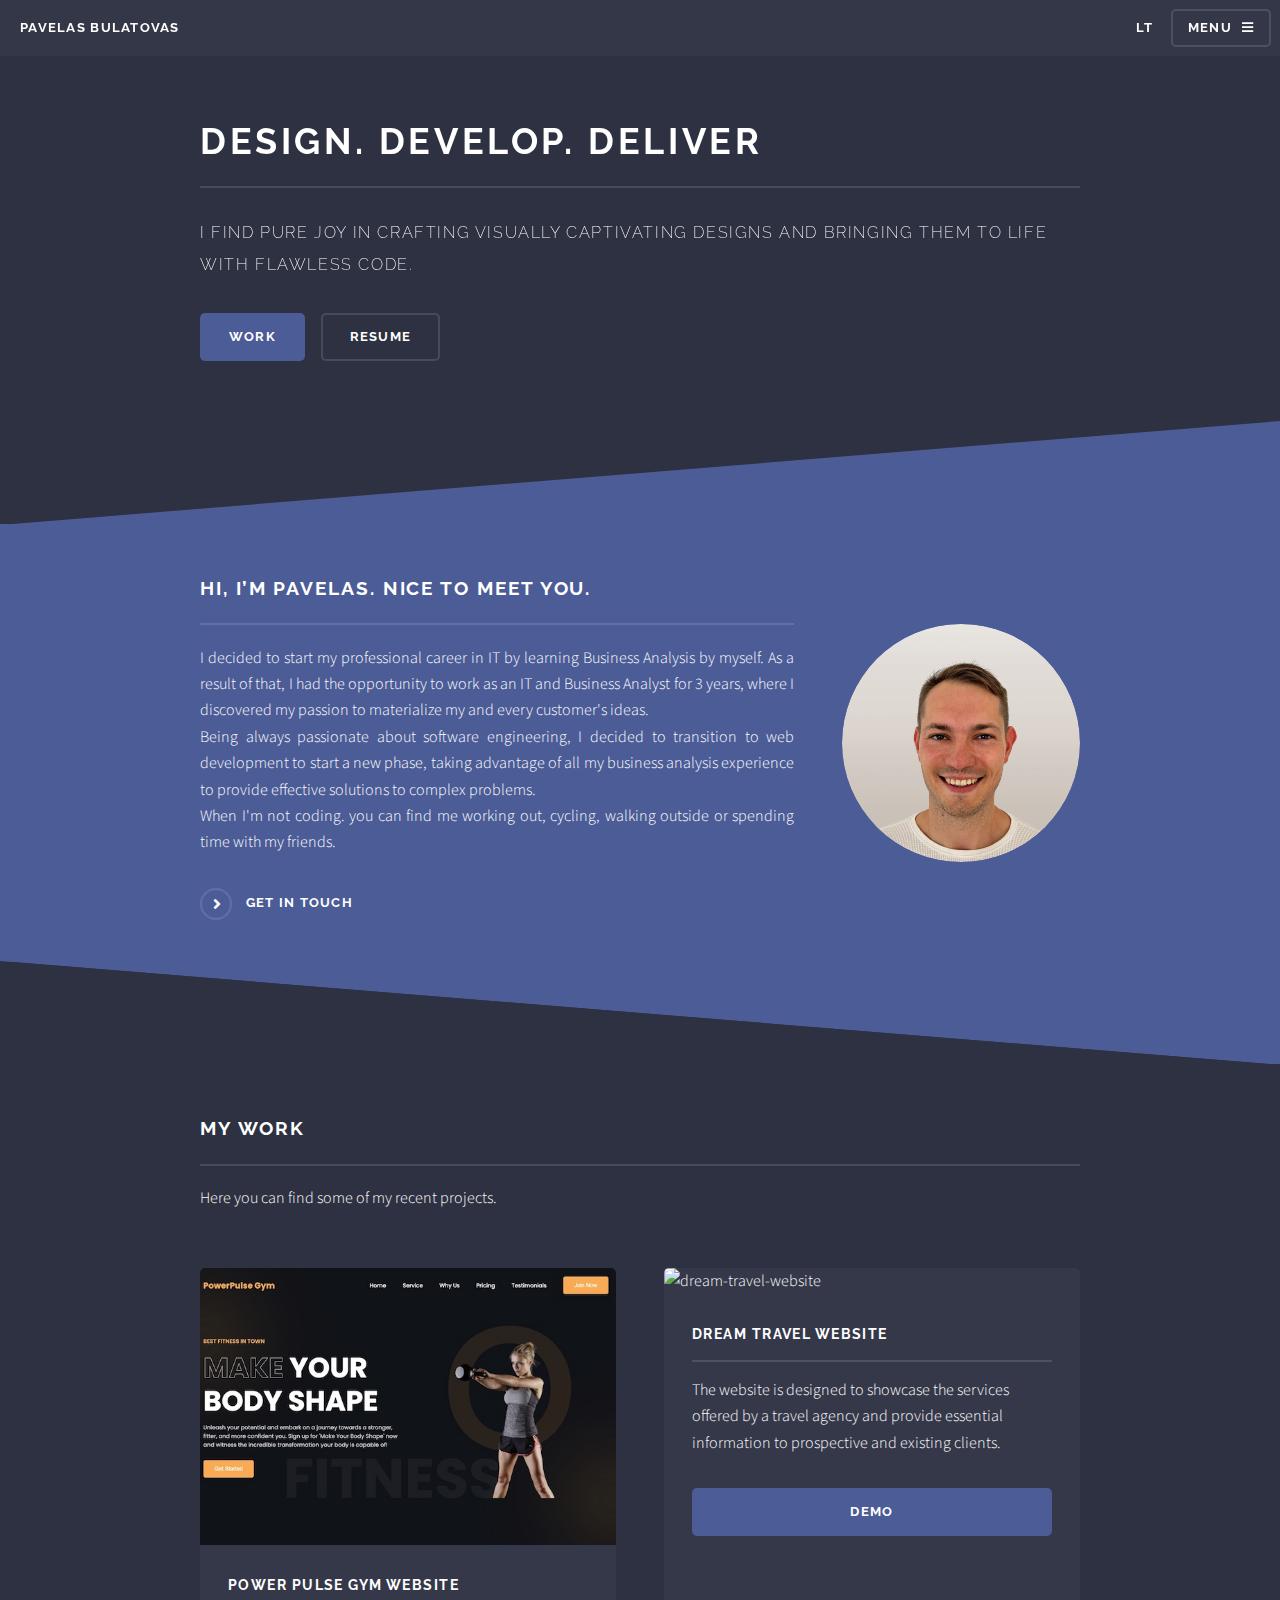
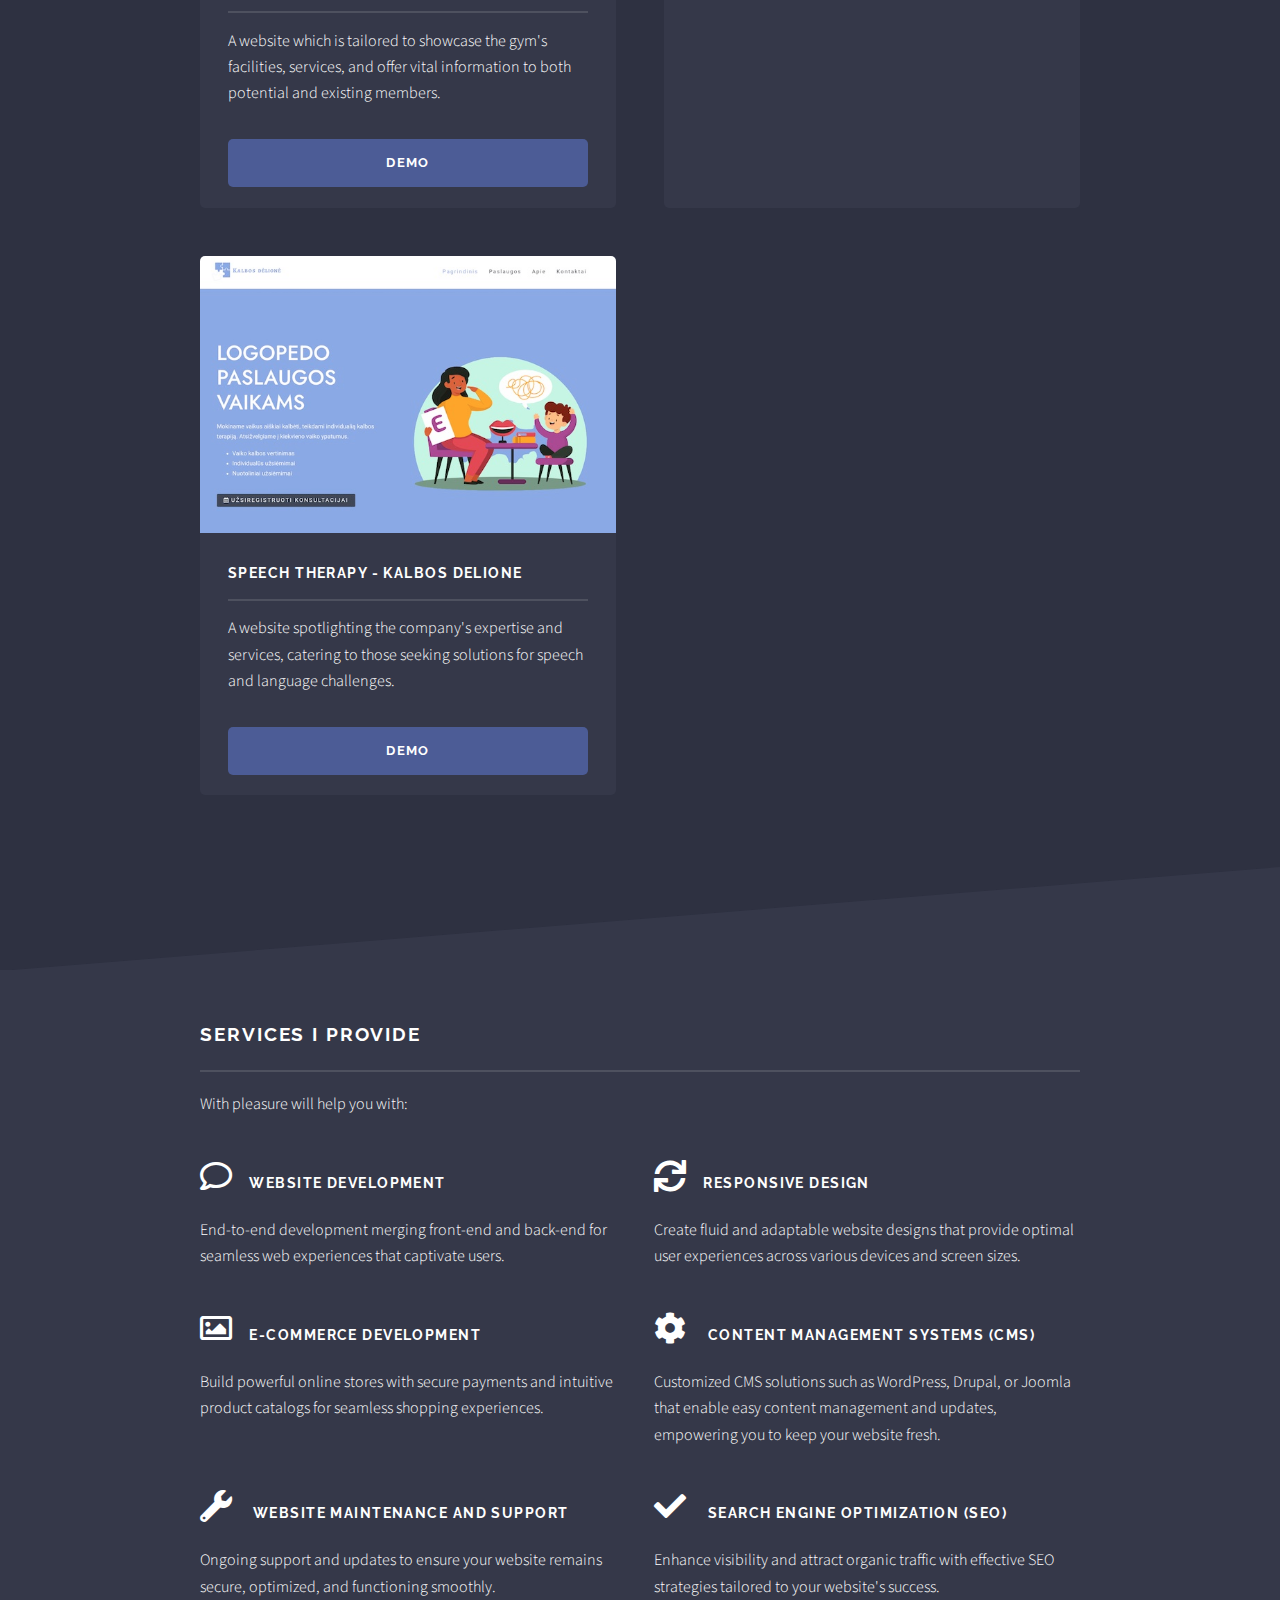
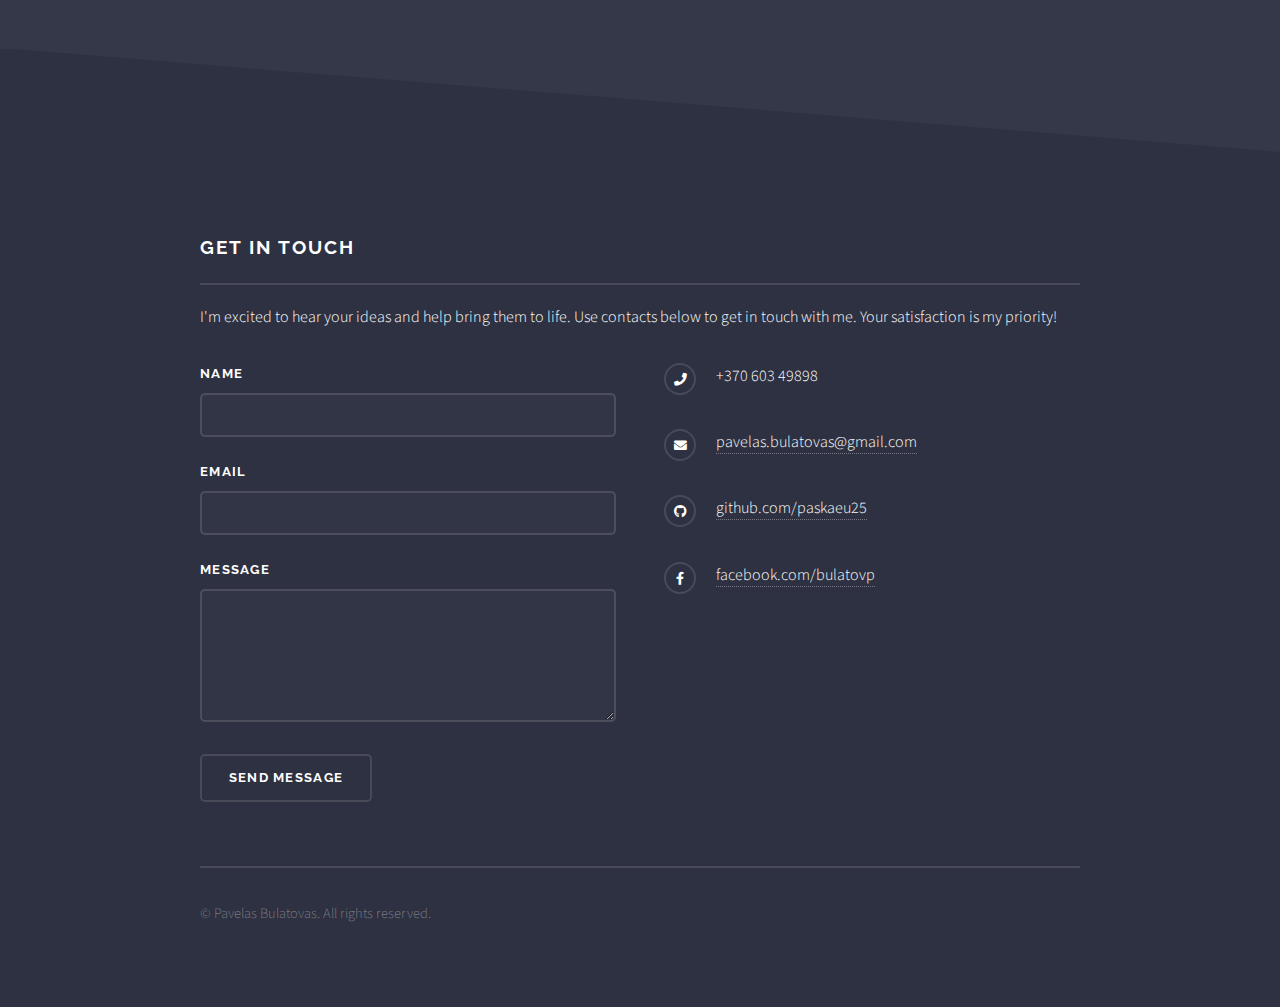
==== commit 7aa27885: "updated portfolio projects section" ====
--- a/index-en.html
+++ b/index-en.html
@@ -138,27 +138,7 @@
                   >DEMO</a
                 >
               </article>
-              <article>
-                <a
-                  href="https://paskaeu25.github.io/good-enough-todo/"
-                  class="image"
-                  target="_blank"
-                  ><img
-                    src="img/good-enough-todo-600x400.jpeg"
-                    alt="good-enought-todo-app"
-                /></a>
-                <h3 class="major">Good Enough Todo App</h3>
-                <p>
-                  Lightweight to-do list application allowing you to manage your
-                  tasks efficiently and keep track of your daily activities.
-                </p>
-                <a
-                  href="https://paskaeu25.github.io/good-enough-todo/"
-                  class="button primary fit"
-                  target="_blank"
-                  >Demo</a
-                >
-              </article>
+
               <article>
                 <a
                   href="https://kalbosdelione.lt/"
@@ -176,28 +156,6 @@
                 </p>
                 <a
                   href="https://kalbosdelione.lt/"
-                  class="button primary fit"
-                  target="_blank"
-                  >Demo</a
-                >
-              </article>
-              <article>
-                <a
-                  href="https://paskaeu25.github.io/witwagon-joke-generator/"
-                  class="image"
-                  target="_blank"
-                  ><img
-                    src="./img/witwagon-600x400.png"
-                    alt="witwagon-joke-generator-app"
-                /></a>
-                <h3 class="major">WitWagon - Random Joke Generator App</h3>
-                <p>
-                  A straightforward web app that offers a seamless and enjoyable
-                  experience for generating random jokes through its clean and
-                  responsive design.
-                </p>
-                <a
-                  href="https://paskaeu25.github.io/witwagon-joke-generator/"
                   class="button primary fit"
                   target="_blank"
                   >Demo</a
